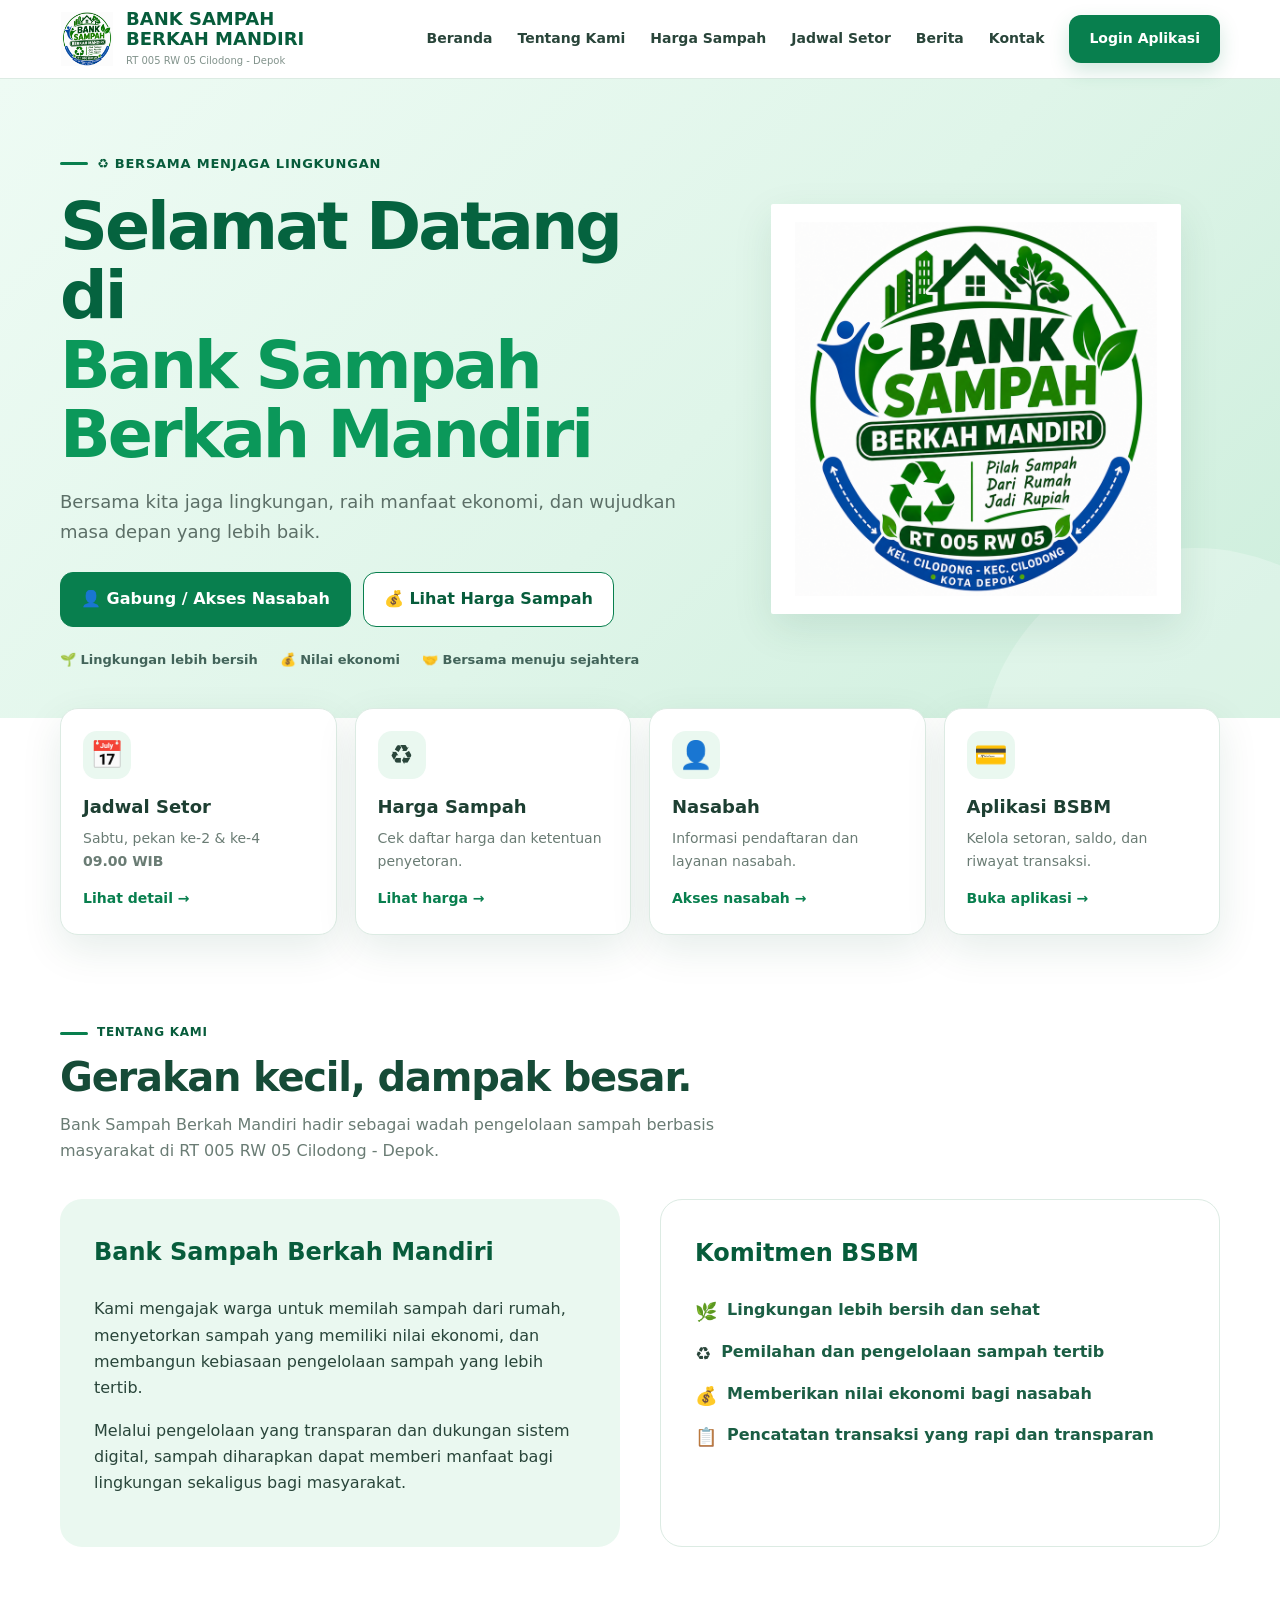
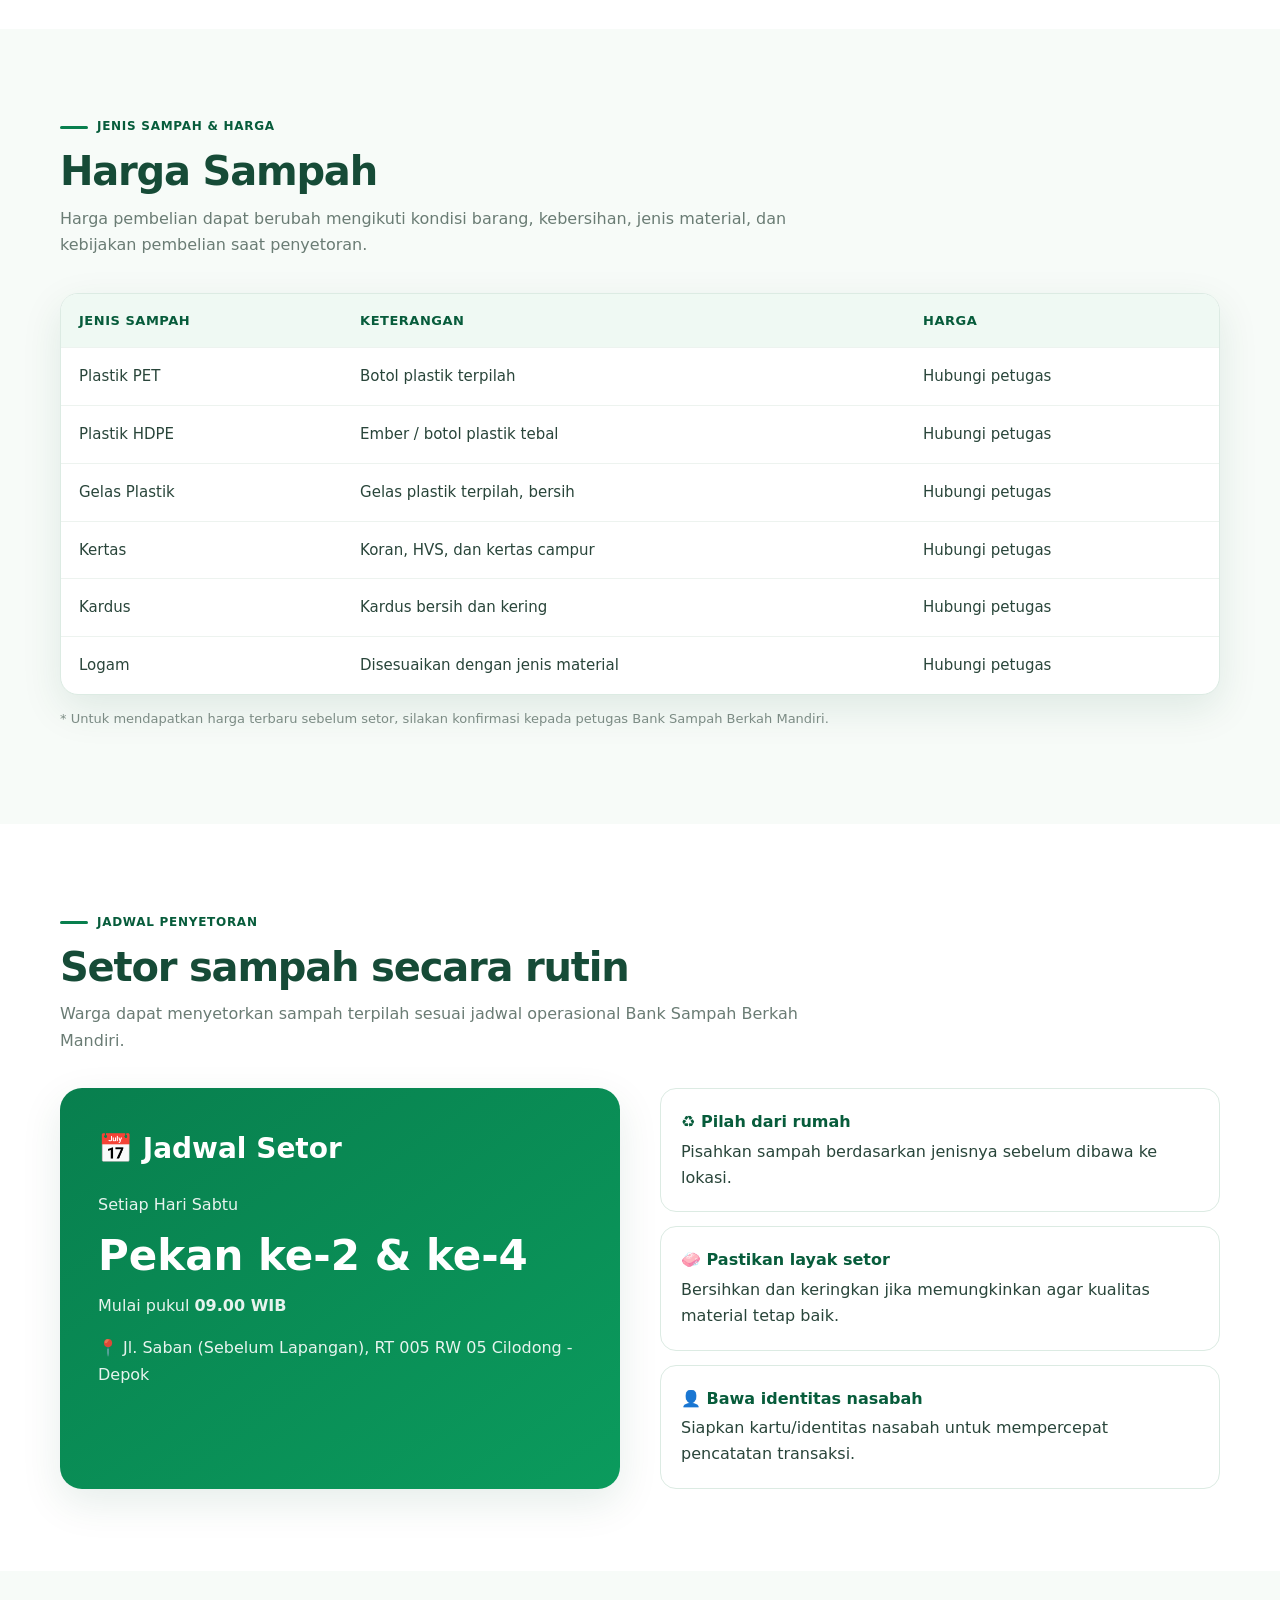
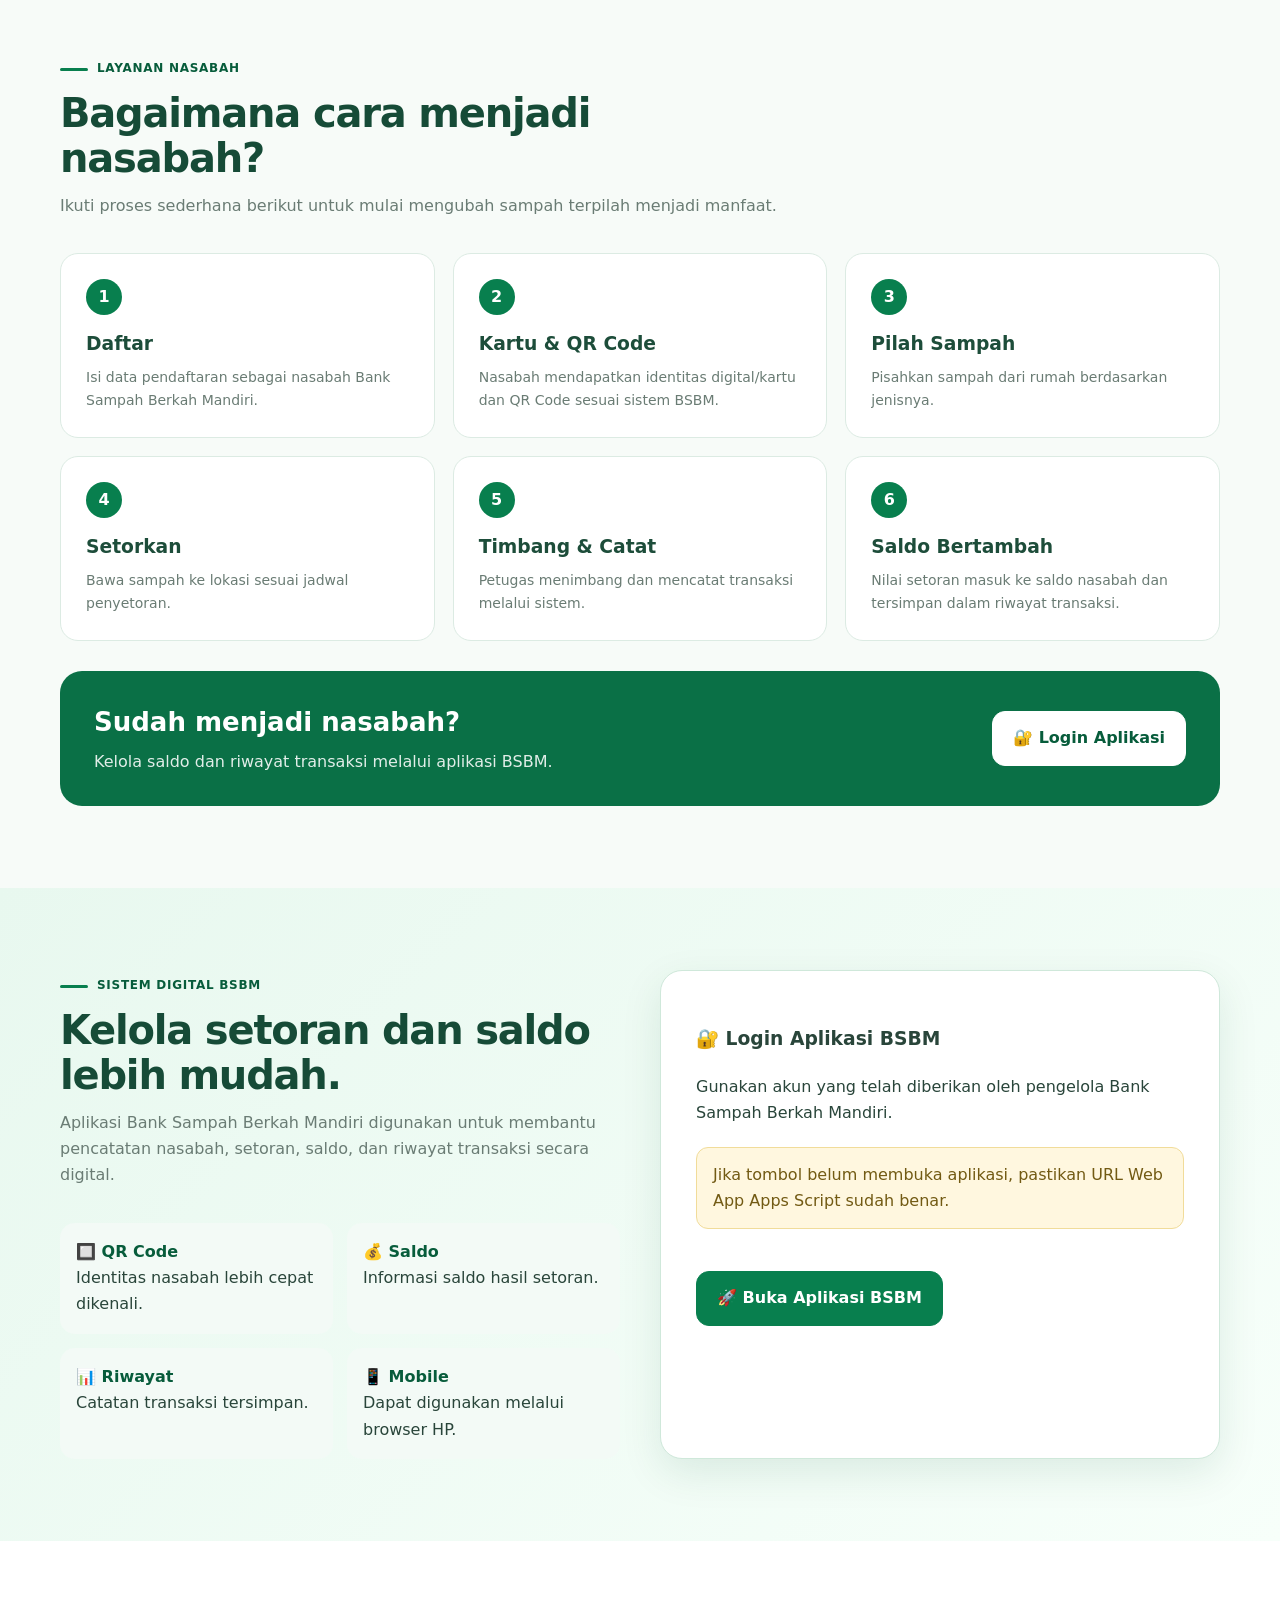
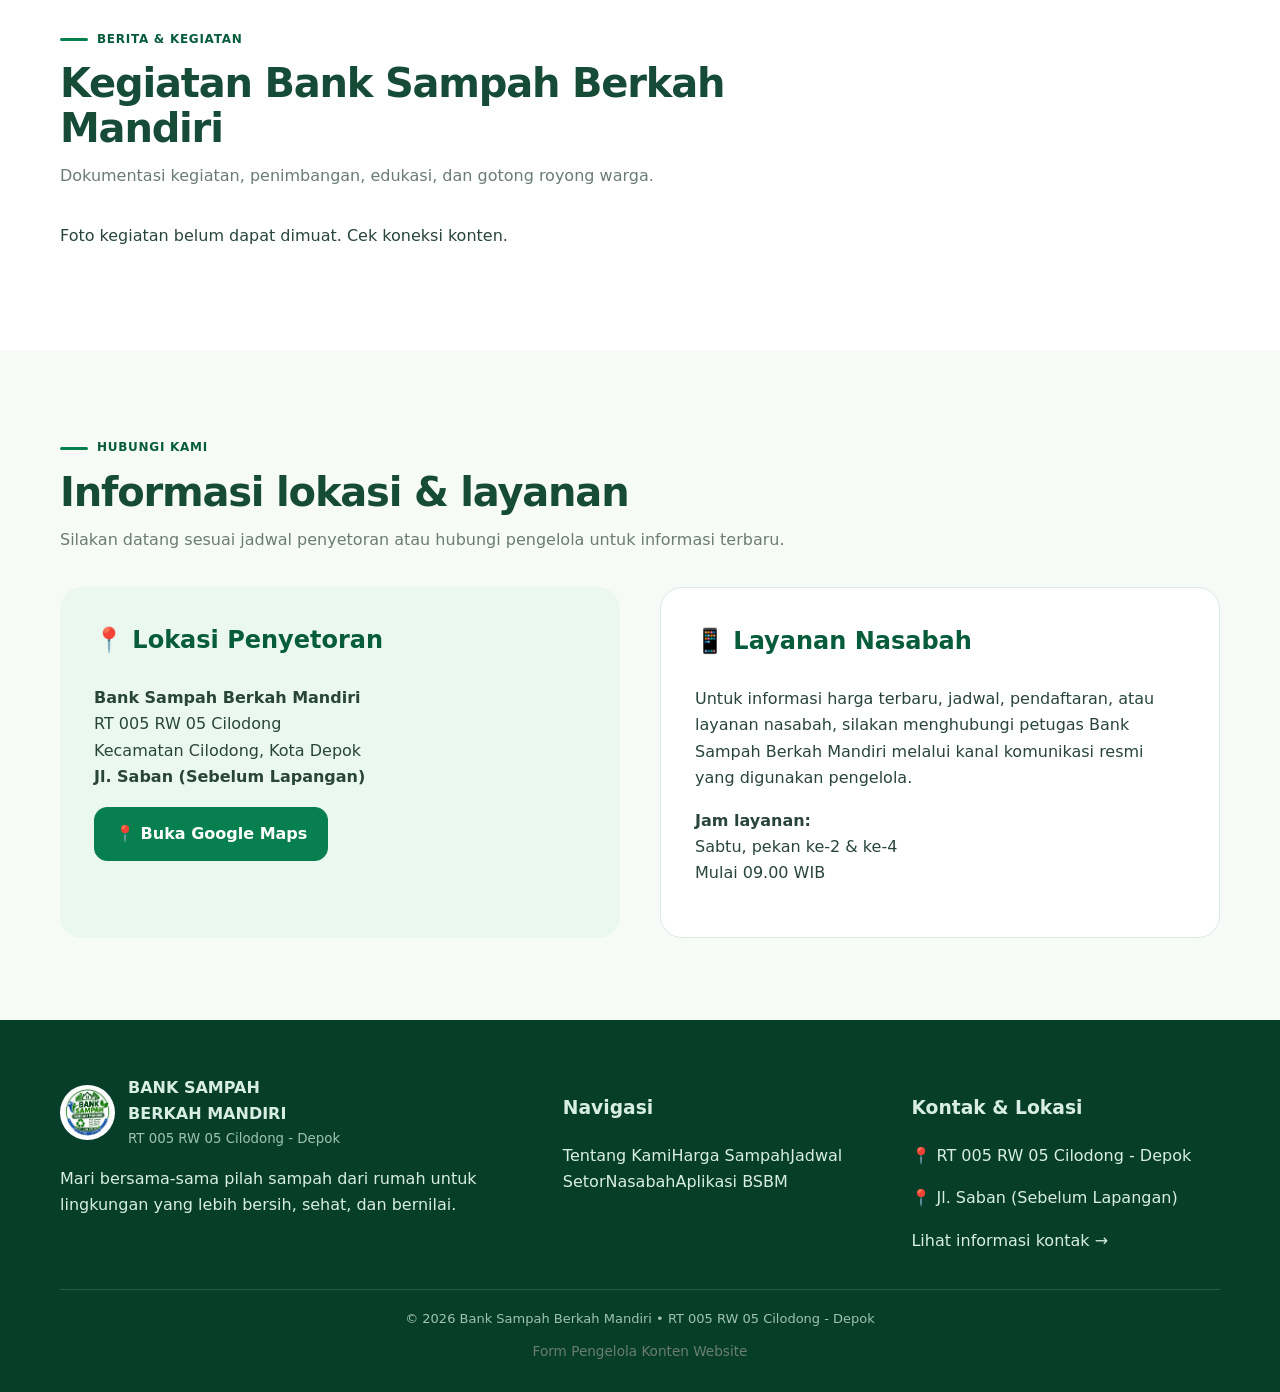
==== index.html @ 8152ca16 "Add files via upload" ====
<!doctype html>
<html lang="id">
<head>
<meta charset="utf-8">
<meta name="viewport" content="width=device-width, initial-scale=1">
<meta name="theme-color" content="#087f4e">
<meta name="description" content="Website resmi Bank Sampah Berkah Mandiri RT 005 RW 05 Cilodong - Depok. Informasi jadwal setor, harga sampah, nasabah, kegiatan, dan aplikasi digital.">
<meta property="og:title" content="Bank Sampah Berkah Mandiri | RT 005 RW 05 Cilodong">
<meta property="og:description" content="Pilah sampah dari rumah, jaga lingkungan, dan raih manfaat ekonomi.">
<meta property="og:type" content="website">
<title>Bank Sampah Berkah Mandiri | RT 005 RW 05 Cilodong</title>
<link rel="icon" href="assets/images/favicon.png">
<style>
:root{--green:#087f4e;--green2:#0b9b5d;--dark:#075c3b;--mint:#eaf8f0;--mint2:#d8f3e5;--text:#29453a;--muted:#6a7c74;--white:#fff;--line:#dcebe3;--shadow:0 14px 40px rgba(5,75,45,.10);--radius:22px}
*{box-sizing:border-box}html{scroll-behavior:smooth}body{margin:0;font-family:Inter,ui-sans-serif,system-ui,-apple-system,"Segoe UI",Roboto,Arial,sans-serif;color:var(--text);background:#fff;line-height:1.65}a{text-decoration:none;color:inherit}.wrap{width:min(1160px,calc(100% - 40px));margin:auto}
header{position:sticky;top:0;z-index:50;background:rgba(255,255,255,.96);backdrop-filter:blur(12px);border-bottom:1px solid var(--line)}
.nav{min-height:78px;display:flex;align-items:center;gap:28px}.brand{display:flex;align-items:center;gap:12px;margin-right:auto}.brand-logo{width:54px;height:54px;object-fit:contain}.brand-copy strong{display:block;color:var(--dark);font-size:18px;line-height:1.1}.brand-copy small{display:block;color:#82938c;font-size:10px;margin-top:4px}.navlinks{display:flex;align-items:center;gap:25px;font-size:14px;font-weight:750}.navlinks a:not(.login):hover{color:var(--green)}.login{background:var(--green);color:white;padding:12px 20px;border-radius:12px;box-shadow:0 8px 20px rgba(8,127,78,.18)}.login:hover{background:var(--dark)}.menu{display:none;border:0;background:transparent;font-size:28px;color:var(--dark);cursor:pointer}
.hero{position:relative;overflow:hidden;background:linear-gradient(135deg,#eefbf4 0%,#dff5e9 55%,#cdeedc 100%);padding:68px 0 48px}.hero:after{content:"";position:absolute;width:430px;height:430px;border-radius:50%;background:rgba(255,255,255,.26);right:-130px;bottom:-260px}.hero-grid{display:grid;grid-template-columns:1.12fr .88fr;align-items:center;gap:50px;position:relative;z-index:1}.eyebrow{display:inline-flex;align-items:center;gap:9px;color:var(--dark);font-weight:850;letter-spacing:.06em;font-size:13px;text-transform:uppercase}.eyebrow:before{content:"";width:28px;height:3px;background:var(--green);border-radius:3px}.hero h1{font-size:clamp(42px,5.2vw,70px);line-height:1.04;letter-spacing:-.045em;margin:18px 0;color:#05633f}.hero h1 span{color:#0b985a}.hero p.lead{font-size:18px;color:#5c6f67;max-width:680px;margin:0 0 26px}.actions{display:flex;gap:12px;flex-wrap:wrap}.btn{display:inline-flex;align-items:center;justify-content:center;gap:8px;border:1px solid var(--green);padding:13px 20px;border-radius:13px;font-weight:800;transition:.2s}.btn.primary{background:var(--green);color:#fff}.btn.primary:hover{background:var(--dark);transform:translateY(-1px)}.btn.light{background:#fff;color:var(--dark)}.btn.light:hover{background:#f6fffa}.pill-row{display:flex;gap:22px;flex-wrap:wrap;margin-top:22px;font-size:13px;font-weight:700;color:#42645a}.hero-logo{background:#fff;padding:18px;width:min(410px,100%);margin:auto;box-shadow:var(--shadow);border-radius:2px}.hero-logo img{width:100%;display:block;aspect-ratio:1/1;object-fit:contain}
.cards{display:grid;grid-template-columns:repeat(4,1fr);gap:18px;margin-top:-10px;position:relative;z-index:4}.card{background:#fff;border:1px solid var(--line);border-radius:18px;padding:22px;box-shadow:var(--shadow)}.icon{font-size:27px;width:48px;height:48px;display:grid;place-items:center;border-radius:14px;background:var(--mint);margin-bottom:13px}.card h3{margin:0 0 5px;color:#1d3f32;font-size:18px}.card p{margin:0 0 12px;color:var(--muted);font-size:14px}.card a{font-weight:800;color:var(--green);font-size:14px}
section{padding:82px 0;scroll-margin-top:78px}.section-head{max-width:740px;margin-bottom:34px}.section-head .eyebrow{font-size:12px}.section-head h2{font-size:40px;line-height:1.12;letter-spacing:-.03em;margin:12px 0;color:#164b37}.section-head p{color:var(--muted);margin:0}.about-grid,.schedule-grid,.contact-grid,.app-grid{display:grid;grid-template-columns:1fr 1fr;gap:40px;align-items:stretch}.about-box{background:var(--mint);border-radius:var(--radius);padding:34px}.about-box h3{font-size:24px;margin-top:0;color:var(--dark)}.checks{display:grid;gap:12px;margin-top:24px}.check{display:flex;gap:10px;align-items:flex-start}.check b{color:#1b5e44}.check span:first-child{font-size:18px}
.alt{background:#f7fbf8}.table-wrap{overflow:auto;border:1px solid var(--line);border-radius:18px;background:#fff;box-shadow:var(--shadow)}table{width:100%;border-collapse:collapse;min-width:650px}th,td{text-align:left;padding:16px 18px;border-bottom:1px solid #edf3ef}th{background:#eff9f3;color:var(--dark);font-size:13px;text-transform:uppercase;letter-spacing:.04em}td{font-size:15px}tr:last-child td{border-bottom:0}.price-note{margin-top:13px;color:#7b8b84;font-size:13px}
.schedule-card{background:linear-gradient(145deg,#087f4e,#0b9b5d);color:#fff;border-radius:var(--radius);padding:38px;box-shadow:var(--shadow)}.schedule-card h3{font-size:28px;margin:0 0 20px}.big-time{font-size:42px;font-weight:900;line-height:1;margin:8px 0 4px}.schedule-card p{opacity:.9}.info-list{display:grid;gap:14px}.info-item{padding:20px;border:1px solid var(--line);border-radius:16px;background:#fff}.info-item strong{display:block;color:var(--dark);margin-bottom:3px}.steps{display:grid;grid-template-columns:repeat(3,1fr);gap:18px;margin-top:30px}.step{padding:25px;border:1px solid var(--line);border-radius:18px;background:#fff}.num{width:36px;height:36px;border-radius:50%;background:var(--green);color:#fff;display:grid;place-items:center;font-weight:900;margin-bottom:14px}.step h3{margin:0 0 6px;color:#1d4d3a}.step p{margin:0;color:var(--muted);font-size:14px}
.app{background:linear-gradient(135deg,#e8f8ef,#f7fffa)}.app-card{border:1px solid #cfe8da;background:#fff;border-radius:var(--radius);padding:35px;box-shadow:var(--shadow)}.feature-grid{display:grid;grid-template-columns:repeat(2,1fr);gap:14px;margin-top:22px}.feature{padding:16px;border-radius:15px;background:#f3faf6}.feature strong{display:block;color:var(--dark)}.notice{padding:14px 16px;border-radius:12px;background:#fff7df;color:#725a13;border:1px solid #f1dc9a;margin:20px 0}.app-btn{margin-top:22px}
.news-grid{display:grid;grid-template-columns:repeat(3,1fr);gap:20px}.news{border:1px solid var(--line);border-radius:18px;overflow:hidden;background:#fff;box-shadow:var(--shadow)}.news-cover{height:150px;background:linear-gradient(135deg,#dff6e9,#aee2c7);display:grid;place-items:center;font-size:52px}.news-body{padding:22px}.news-body .tag{font-size:11px;color:var(--green);font-weight:900;text-transform:uppercase}.news-body h3{margin:8px 0;font-size:20px;color:#194a37}.news-body p{color:var(--muted);font-size:14px;margin:0}
.cta{margin-top:30px;background:#0a7046;color:#fff;border-radius:var(--radius);padding:30px 34px;display:flex;align-items:center;justify-content:space-between;gap:25px}.cta h3{margin:0;font-size:26px}.cta p{margin:5px 0 0;opacity:.88}.cta .btn{border-color:#fff;background:#fff;color:var(--dark)}
footer{background:#073e2a;color:#d8eee4;padding:55px 0 20px}.footer-grid{display:grid;grid-template-columns:1.5fr 1fr 1fr;gap:40px}.footer-logo{display:flex;gap:13px;align-items:center}.footer-logo img{width:55px;height:55px;background:#fff;border-radius:50%;padding:4px}.footer h3{color:#fff;margin-top:0}.footer a{display:block;margin:7px 0;color:#d8eee4}.copy{border-top:1px solid rgba(255,255,255,.13);margin-top:35px;padding-top:18px;text-align:center;font-size:13px;color:#9ec2b3}
@media(max-width:950px){.navlinks{gap:14px}.hero-grid{grid-template-columns:1fr}.hero-logo{max-width:330px}.cards{grid-template-columns:repeat(2,1fr)}.about-grid,.schedule-grid,.contact-grid,.app-grid{grid-template-columns:1fr}.news-grid{grid-template-columns:1fr 1fr}.steps{grid-template-columns:1fr 1fr}.footer-grid{grid-template-columns:1fr 1fr}}
@media(max-width:720px){.wrap{width:min(100% - 28px,1160px)}.nav{min-height:68px}.brand-copy strong{font-size:15px}.brand-copy small{font-size:9px}.menu{display:block}.navlinks{display:none;position:absolute;top:68px;left:0;right:0;background:#fff;border-bottom:1px solid var(--line);padding:18px 20px;flex-direction:column;align-items:stretch;box-shadow:0 15px 25px rgba(0,0,0,.08)}.navlinks.open{display:flex}.navlinks a{padding:10px 8px}.login{text-align:center}.hero{padding:50px 0 38px}.hero h1{font-size:44px}.hero p.lead{font-size:16px}.hero-logo{max-width:280px}.cards{grid-template-columns:1fr;margin-top:0;padding-top:15px}.section-head h2{font-size:33px}section{padding:65px 0}.news-grid,.steps,.feature-grid{grid-template-columns:1fr}.cta{align-items:flex-start;flex-direction:column}.footer-grid{grid-template-columns:1fr}.schedule-card{padding:28px}.big-time{font-size:36px}}

.activity-card{background:#fff;border:1px solid var(--line);border-radius:18px;overflow:hidden;box-shadow:var(--shadow)}
.activity-card img{display:block;width:100%;height:230px;object-fit:cover;background:var(--mint)}
.activity-card .activity-body{padding:18px}
.activity-card h3{margin:0 0 7px;color:var(--dark);font-size:1.12rem}
.activity-meta{font-size:.84rem;color:var(--muted);margin-bottom:8px}
.activity-card p{margin:0;white-space:pre-line}
.activity-card .activity-category{display:inline-block;background:var(--mint);color:var(--dark);padding:4px 9px;border-radius:20px;font-size:.78rem;font-weight:700;margin-bottom:8px}
</style>
</head>
<body>
<header>
  <div class="wrap nav">
    <a class="brand" href="#beranda" aria-label="Bank Sampah Berkah Mandiri">
      <img class="brand-logo" src="[data-uri]" alt="Logo Bank Sampah Berkah Mandiri">
      <span class="brand-copy"><strong>BANK SAMPAH<br>BERKAH MANDIRI</strong><small>RT 005 RW 05 Cilodong - Depok</small></span>
    </a>
    <button class="menu" id="menu" aria-label="Buka menu">☰</button>
    <nav class="navlinks" id="nav">
      <a href="#beranda">Beranda</a><a href="#tentang">Tentang Kami</a><a href="#harga">Harga Sampah</a>
      <a href="#jadwal">Jadwal Setor</a><a href="#berita">Berita</a><a href="#kontak">Kontak</a>
      <a class="login" id="loginTop" href="#aplikasi">Login Aplikasi</a>
    </nav>
  </div>
</header>

<main>
<section id="beranda" class="hero">
  <div class="wrap hero-grid">
    <div>
      <div class="eyebrow">♻️ Bersama Menjaga Lingkungan</div>
      <h1>Selamat Datang di<br><span>Bank Sampah Berkah Mandiri</span></h1>
      <p class="lead">Bersama kita jaga lingkungan, raih manfaat ekonomi, dan wujudkan masa depan yang lebih baik.</p>
      <div class="actions"><a class="btn primary" href="#nasabah">👤 Gabung / Akses Nasabah</a><a class="btn light" href="#harga">💰 Lihat Harga Sampah</a></div>
      <div class="pill-row"><span>🌱 Lingkungan lebih bersih</span><span>💰 Nilai ekonomi</span><span>🤝 Bersama menuju sejahtera</span></div>
    </div>
    <div class="hero-logo"><img src="[data-uri]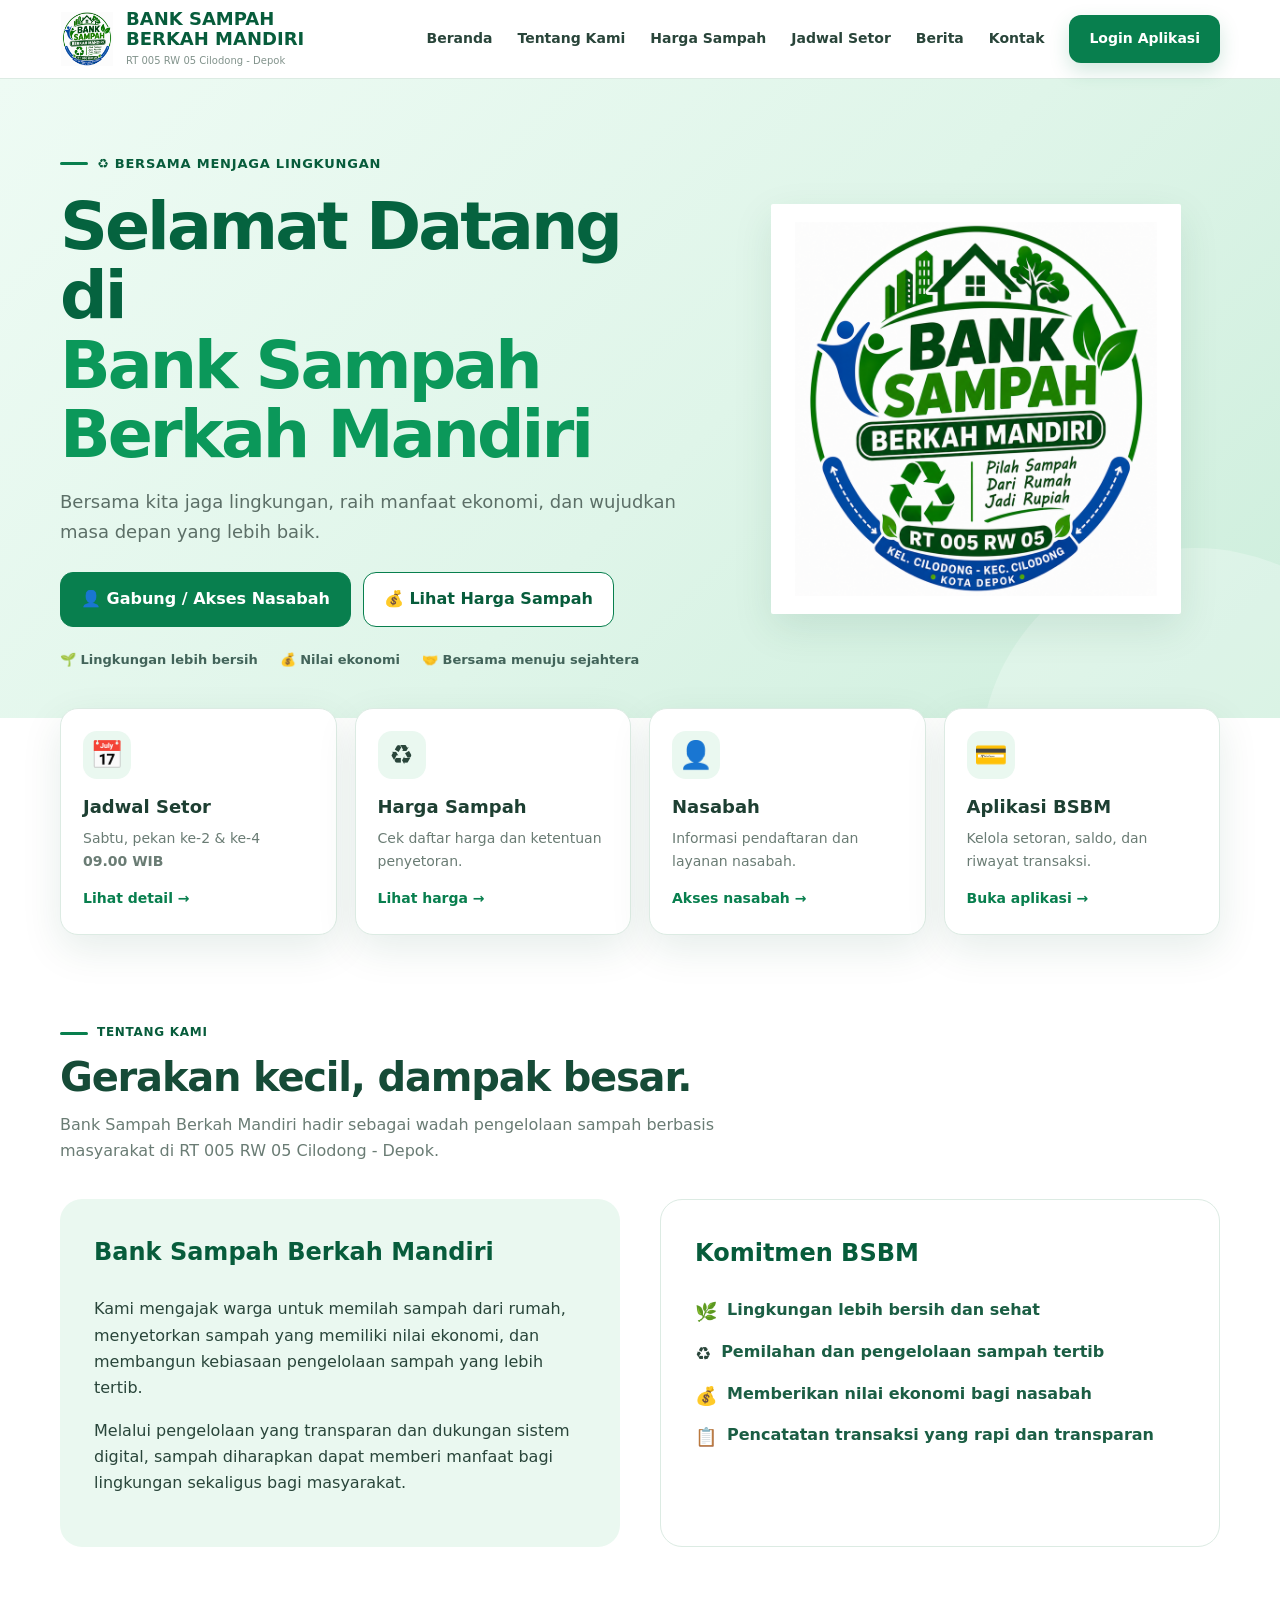
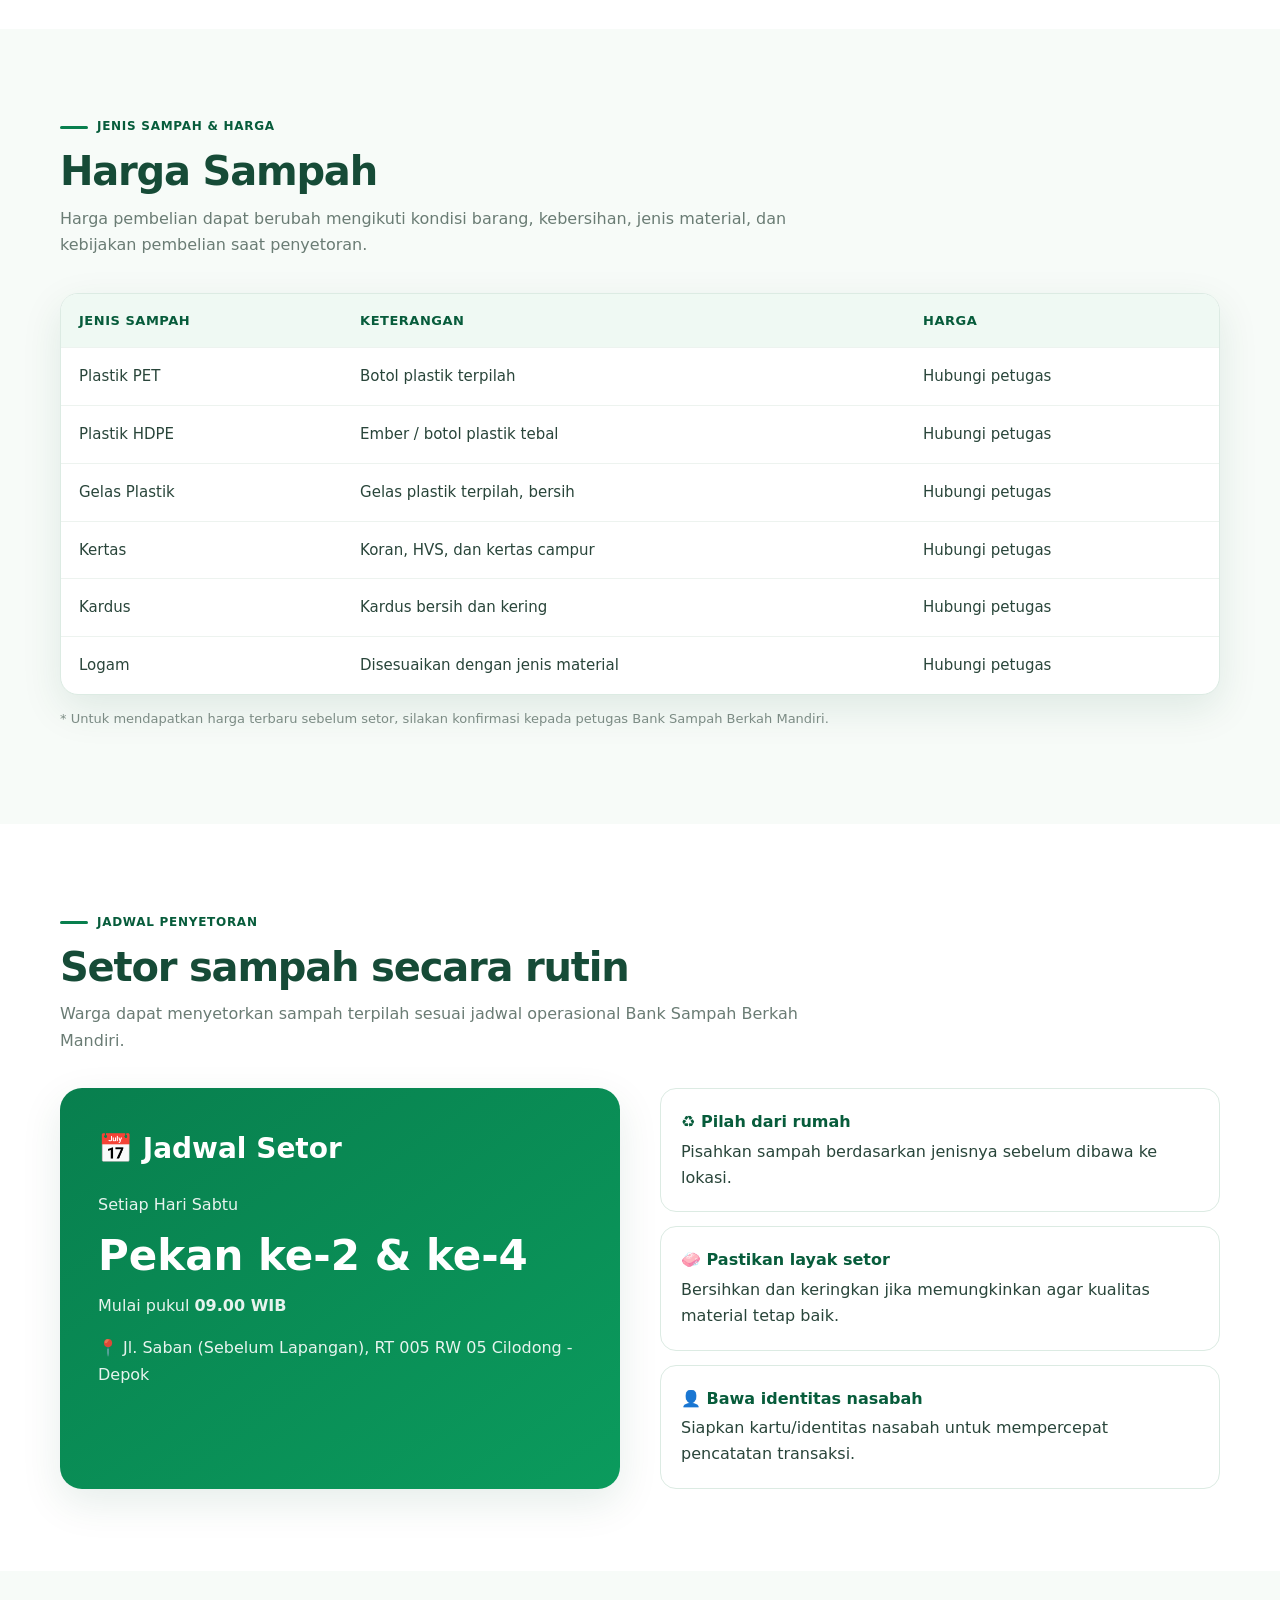
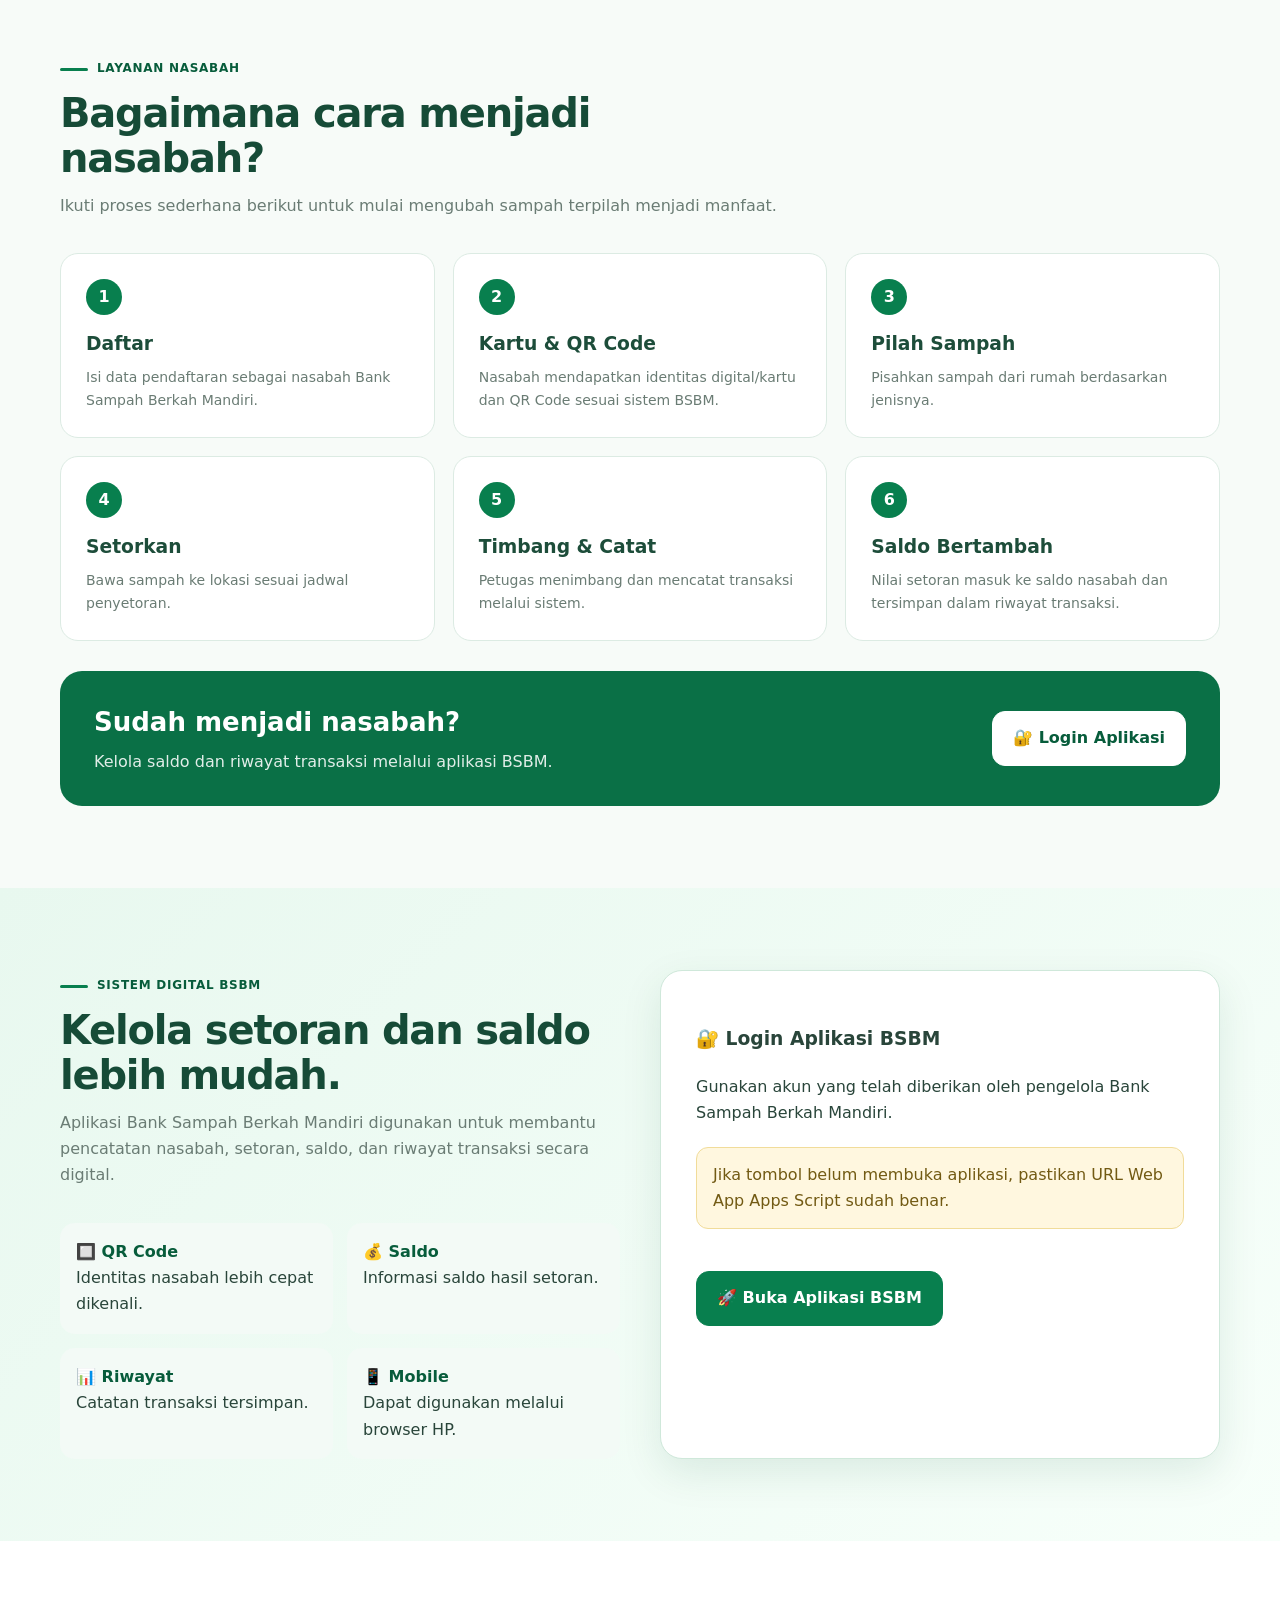
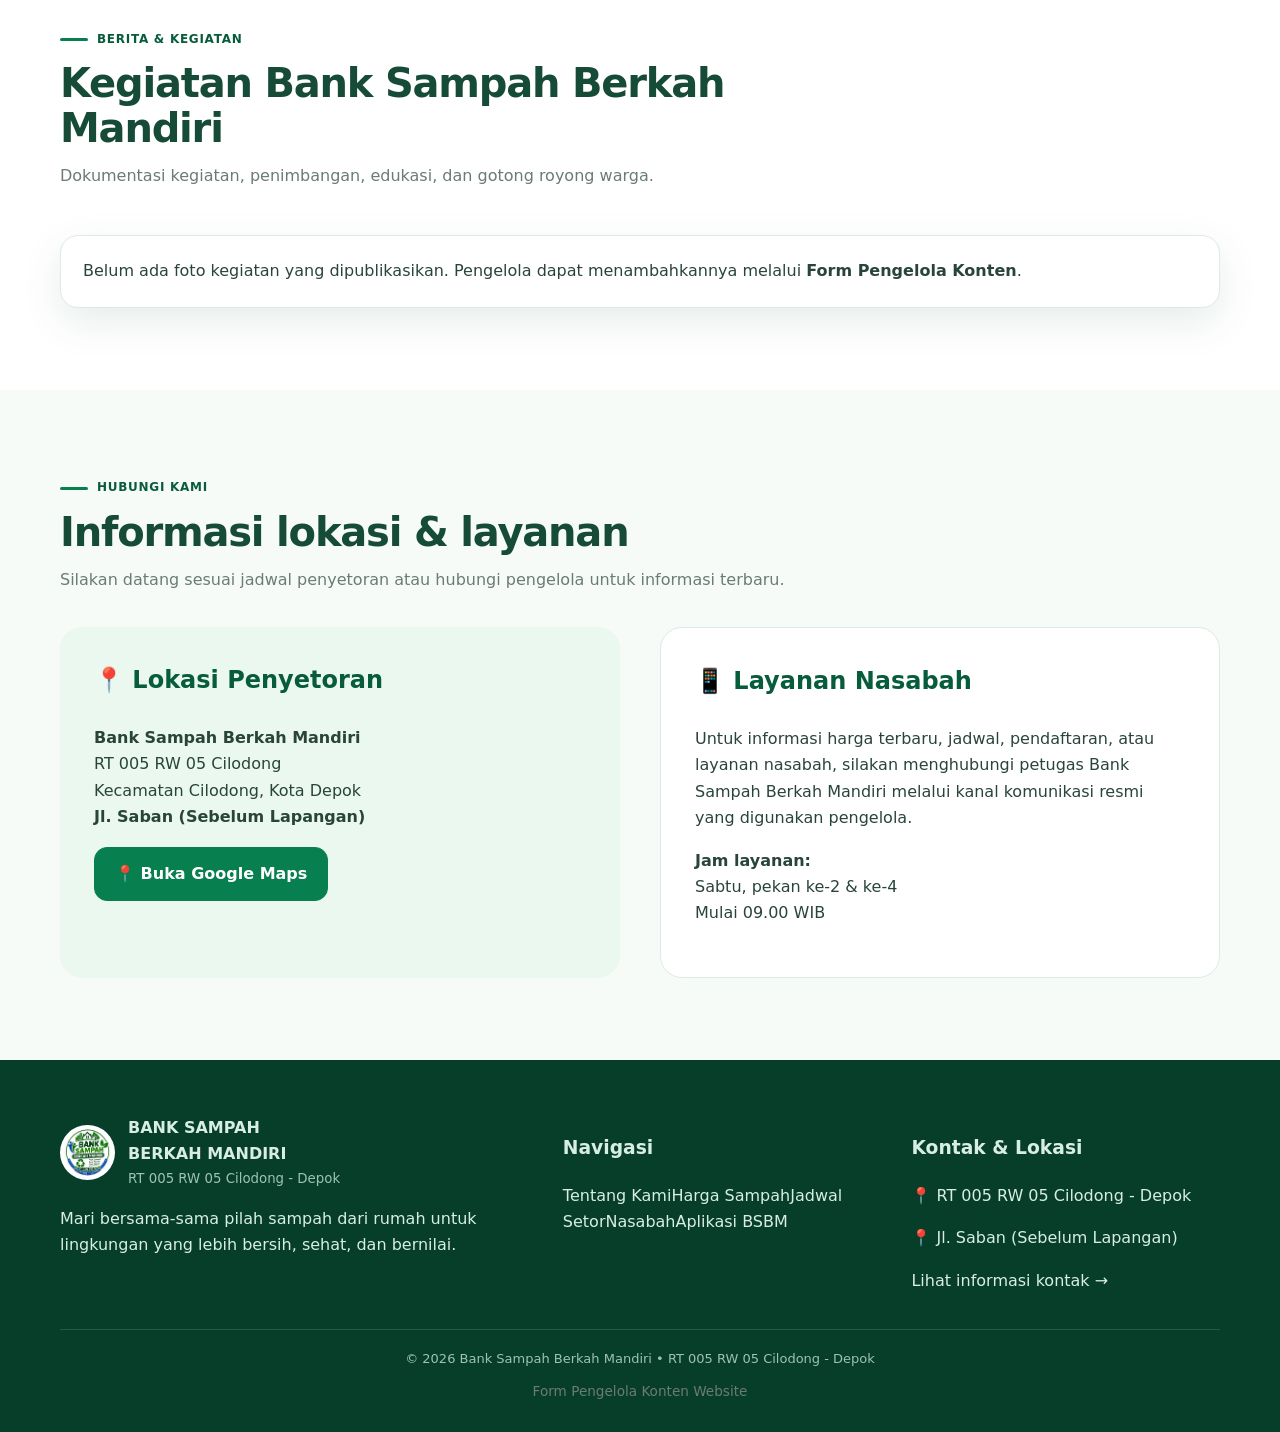
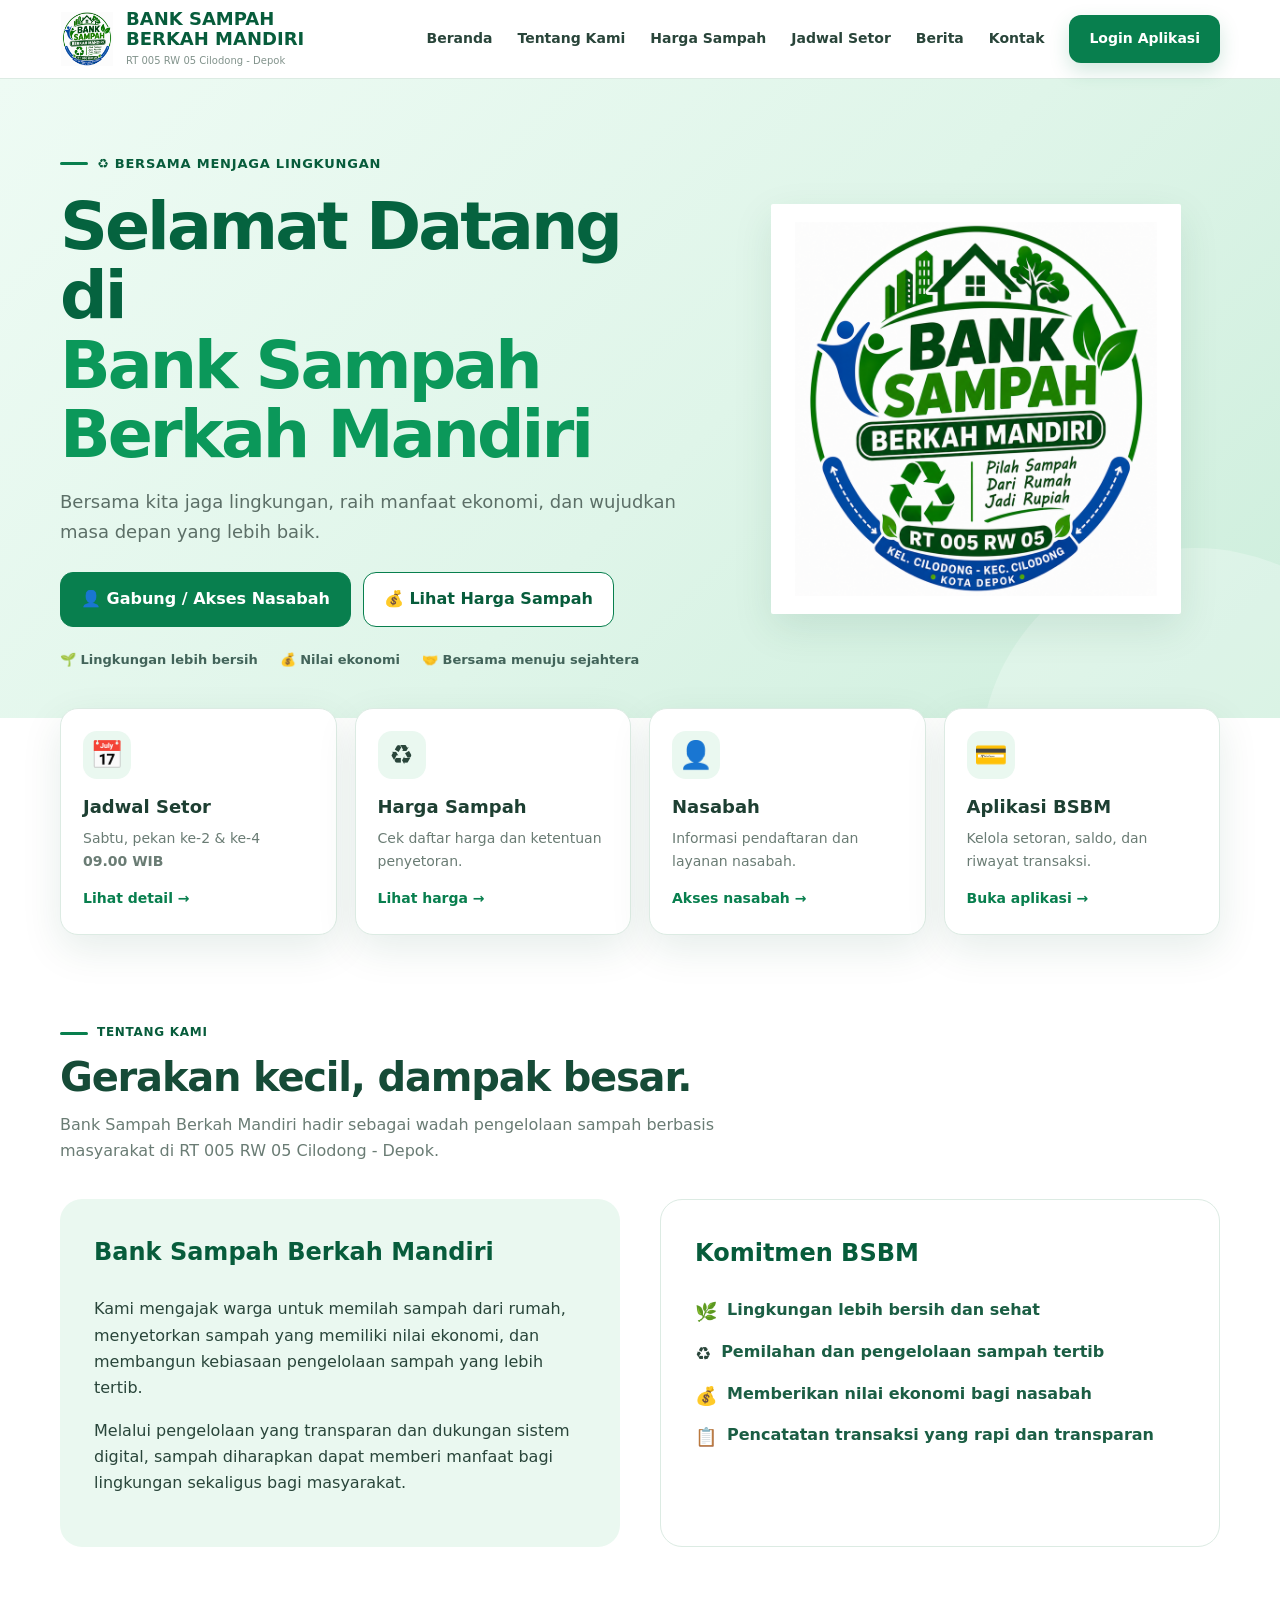
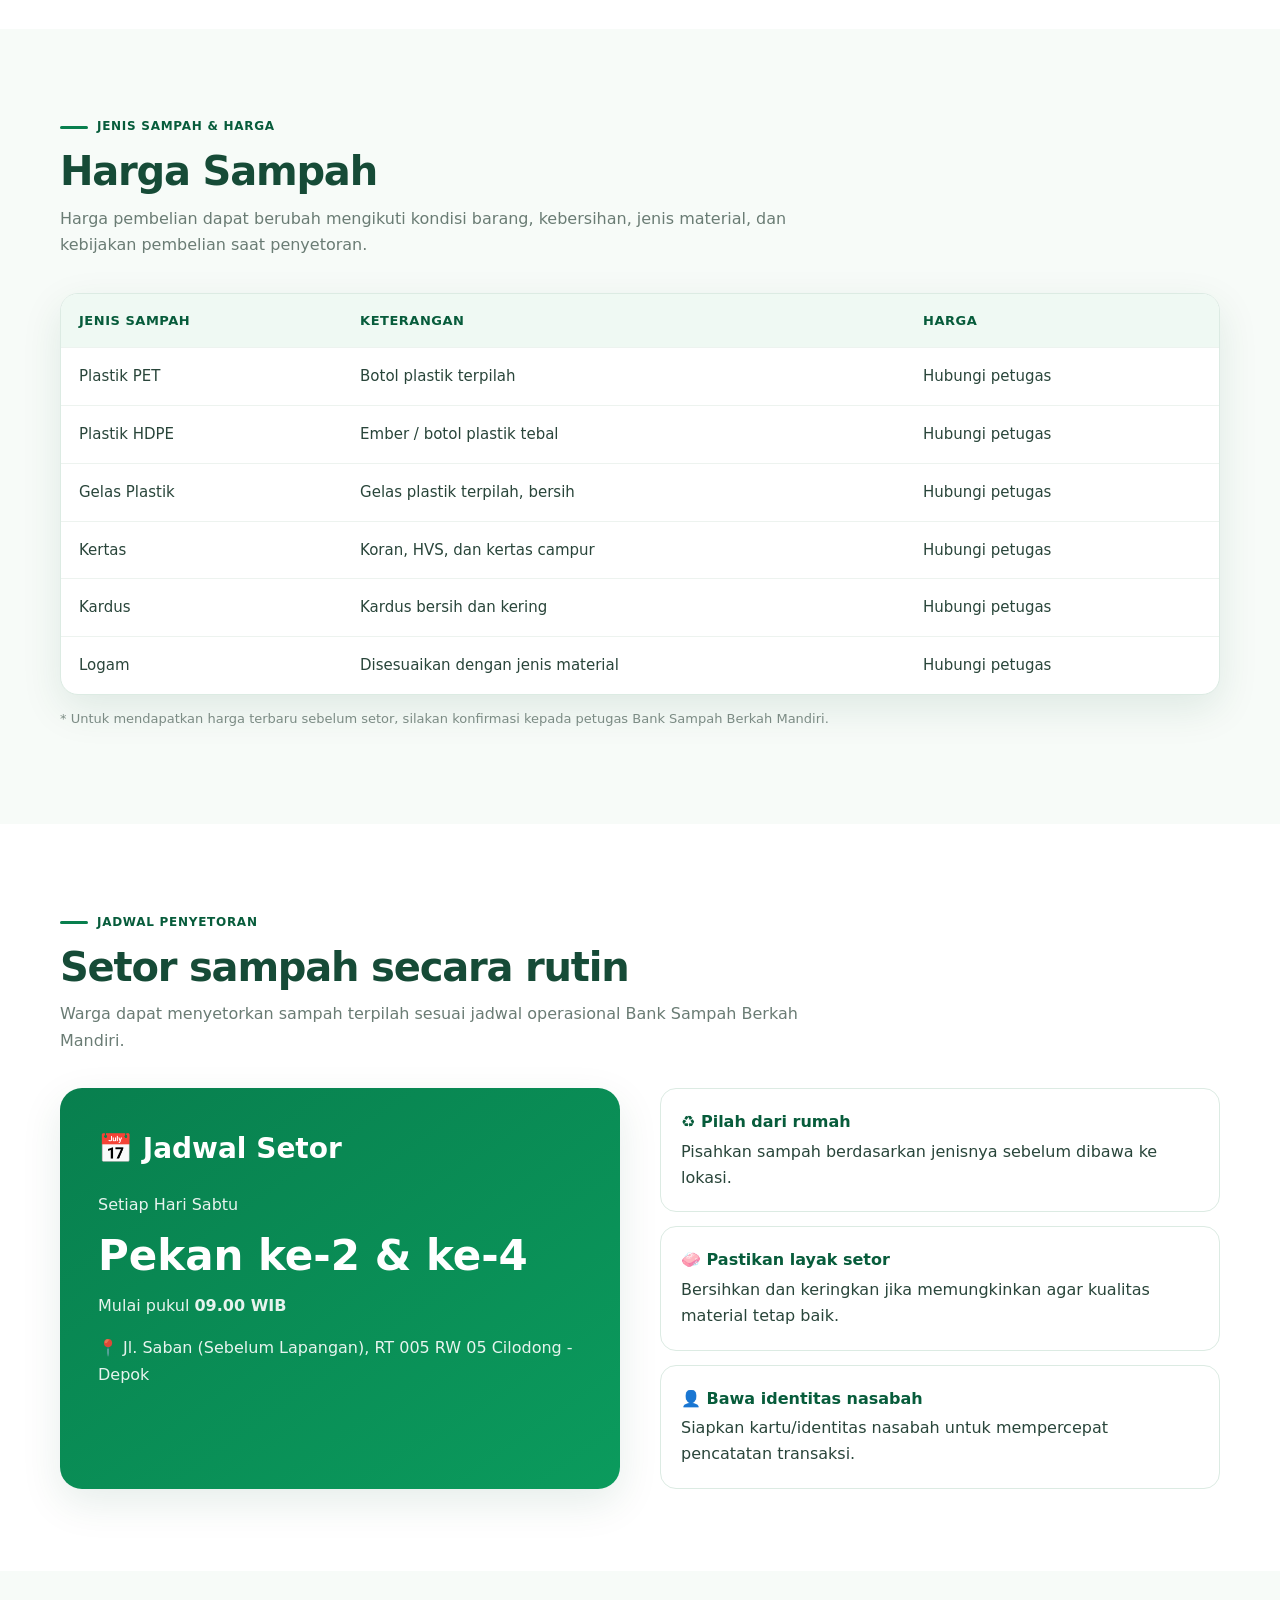
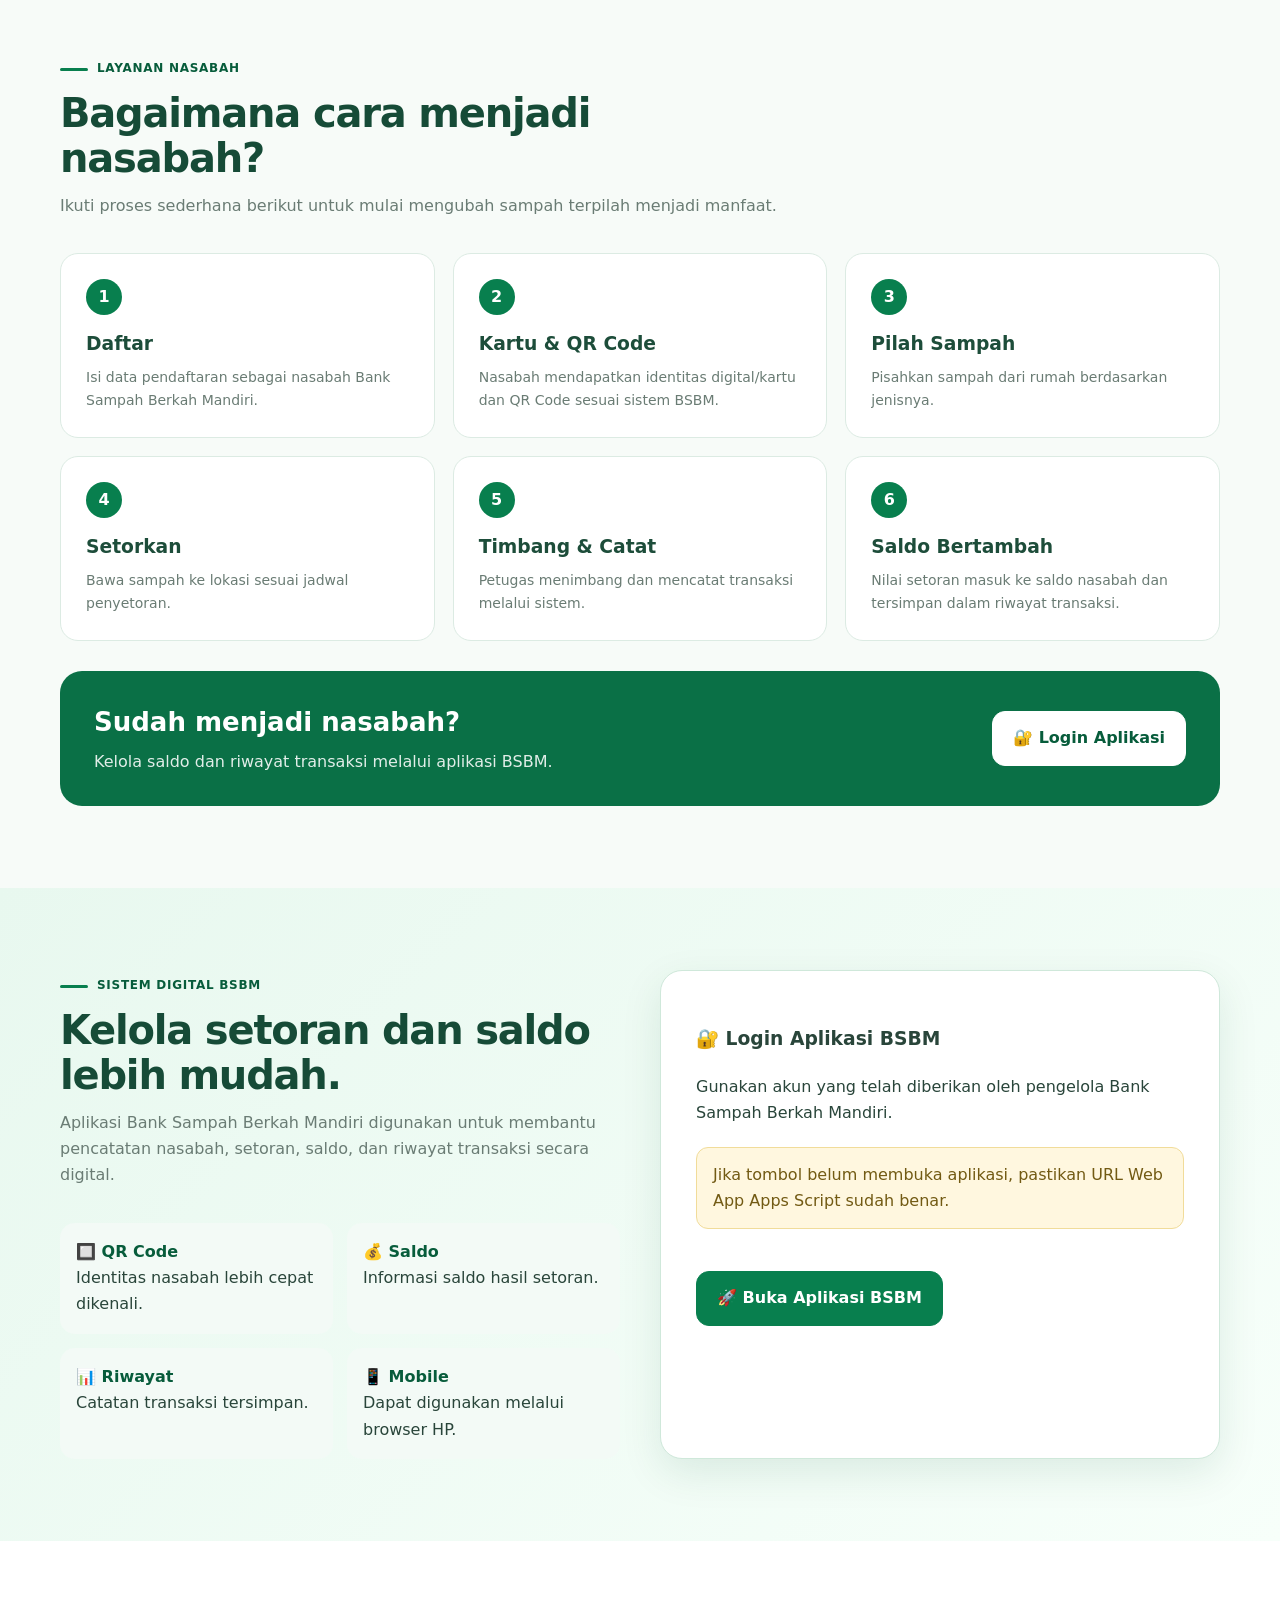
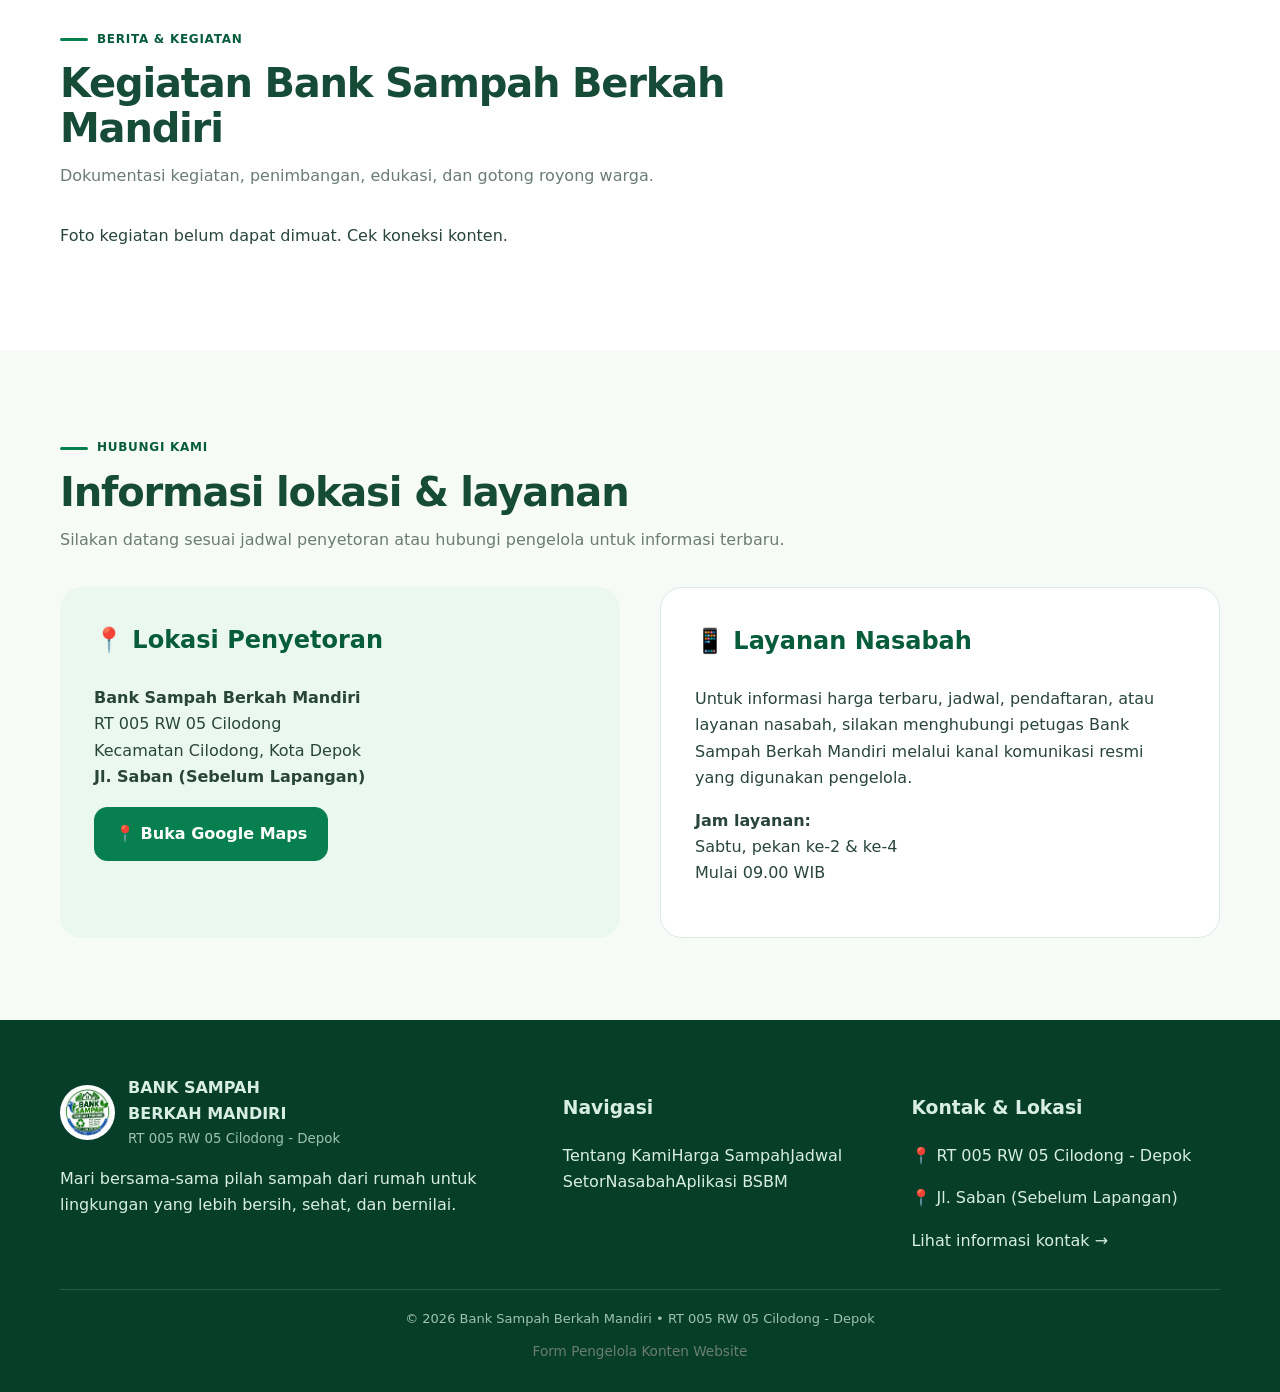
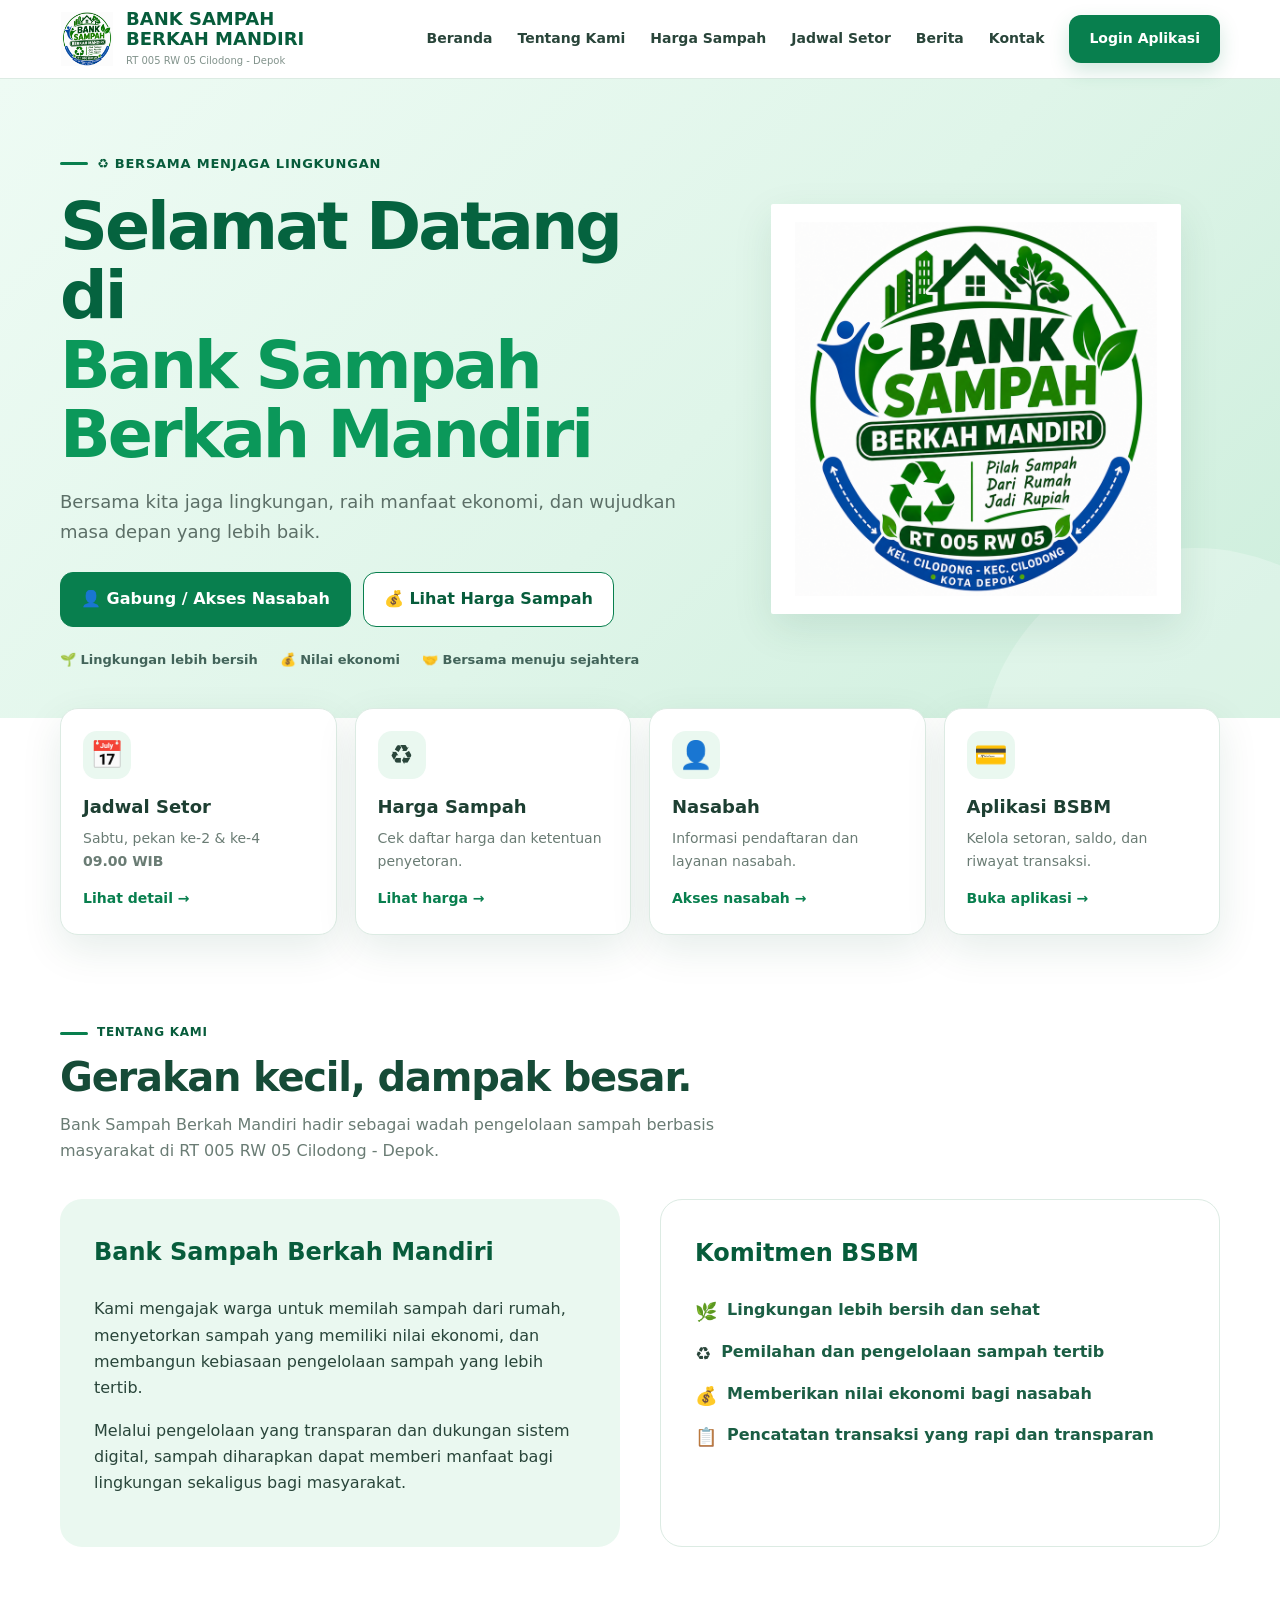
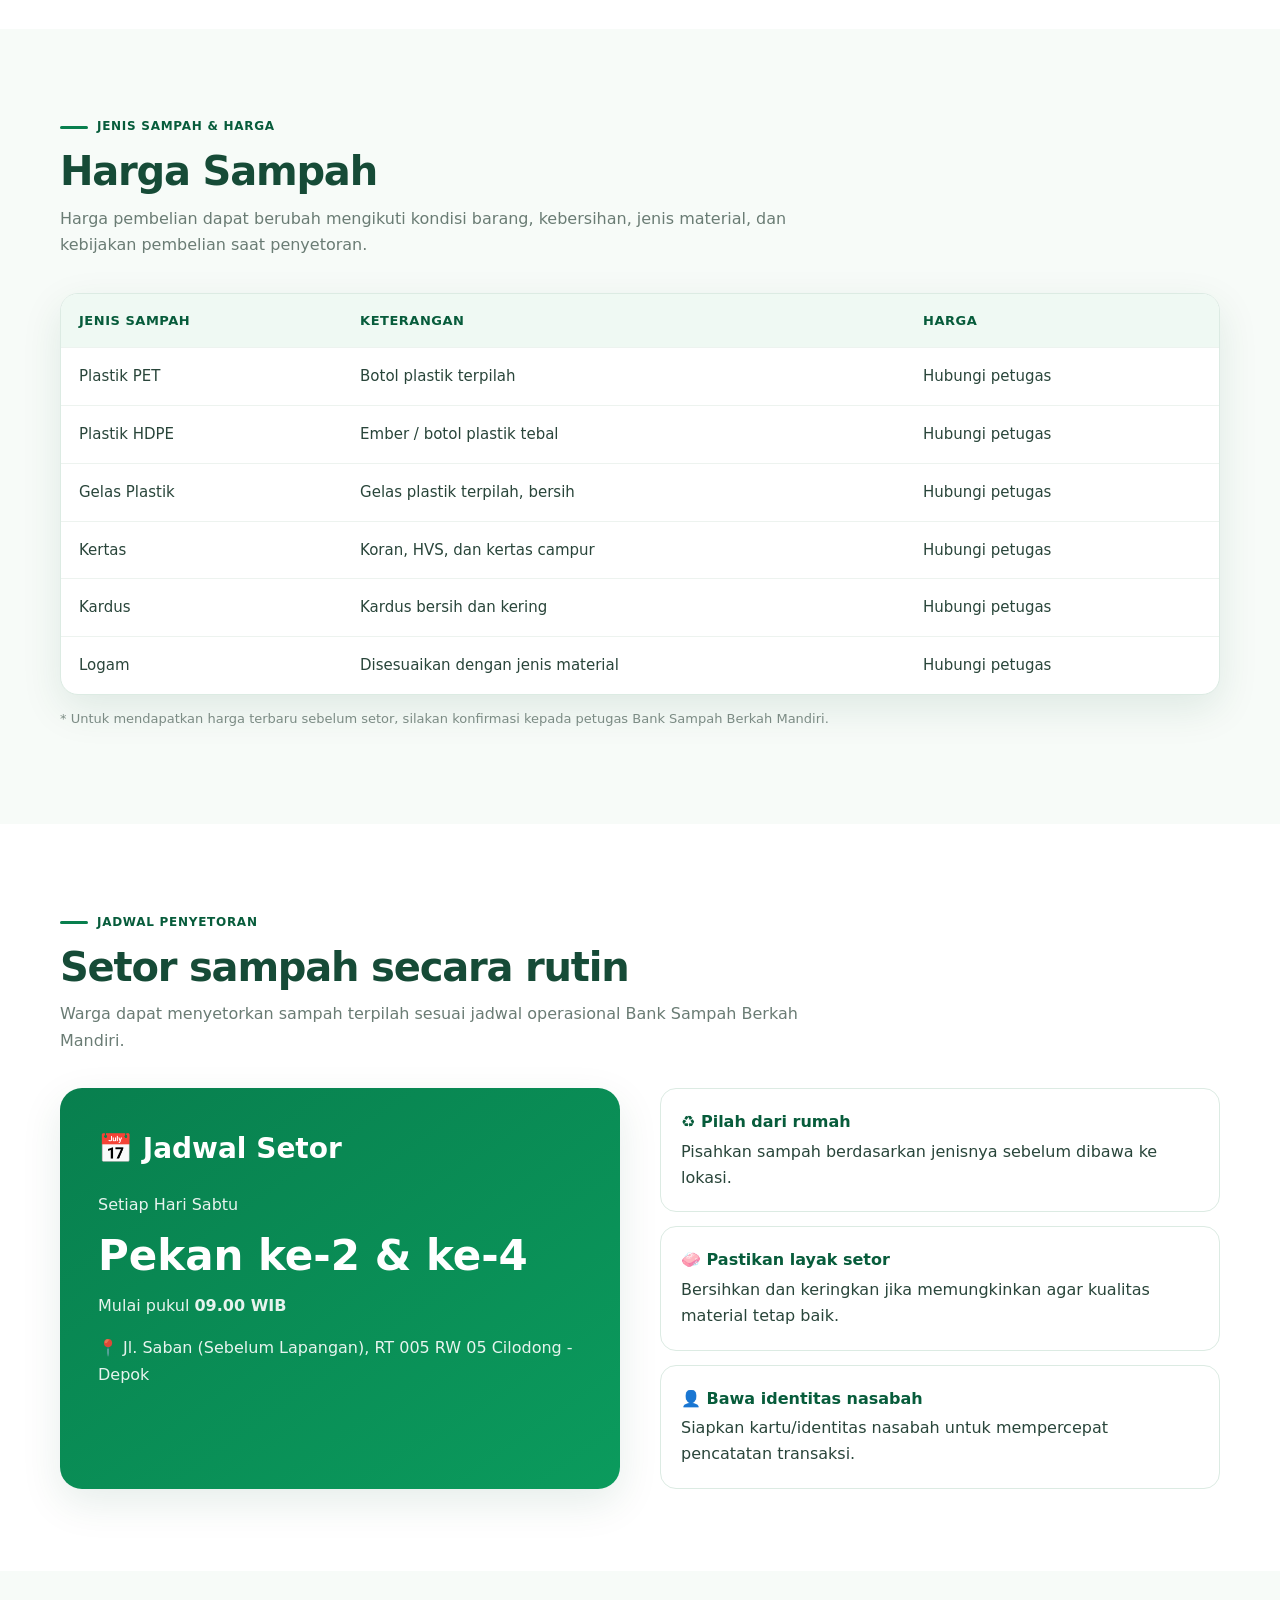
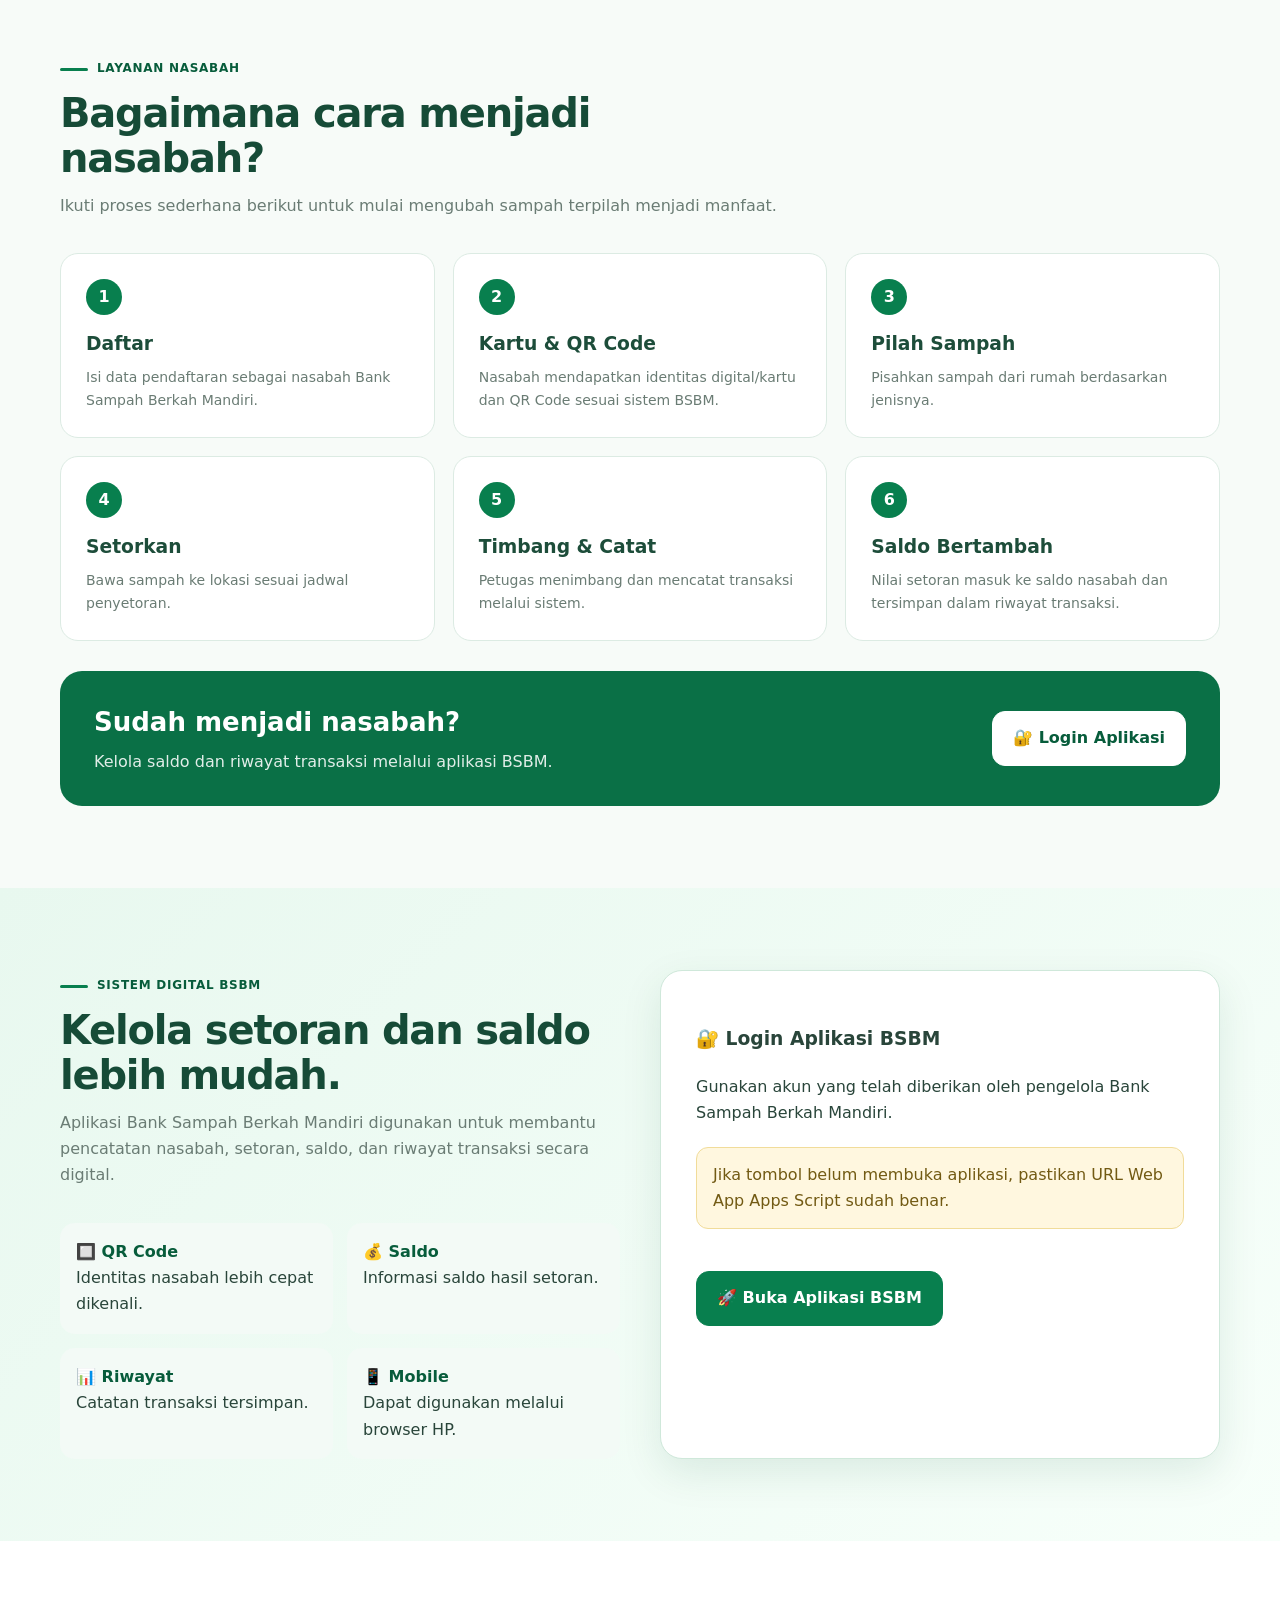
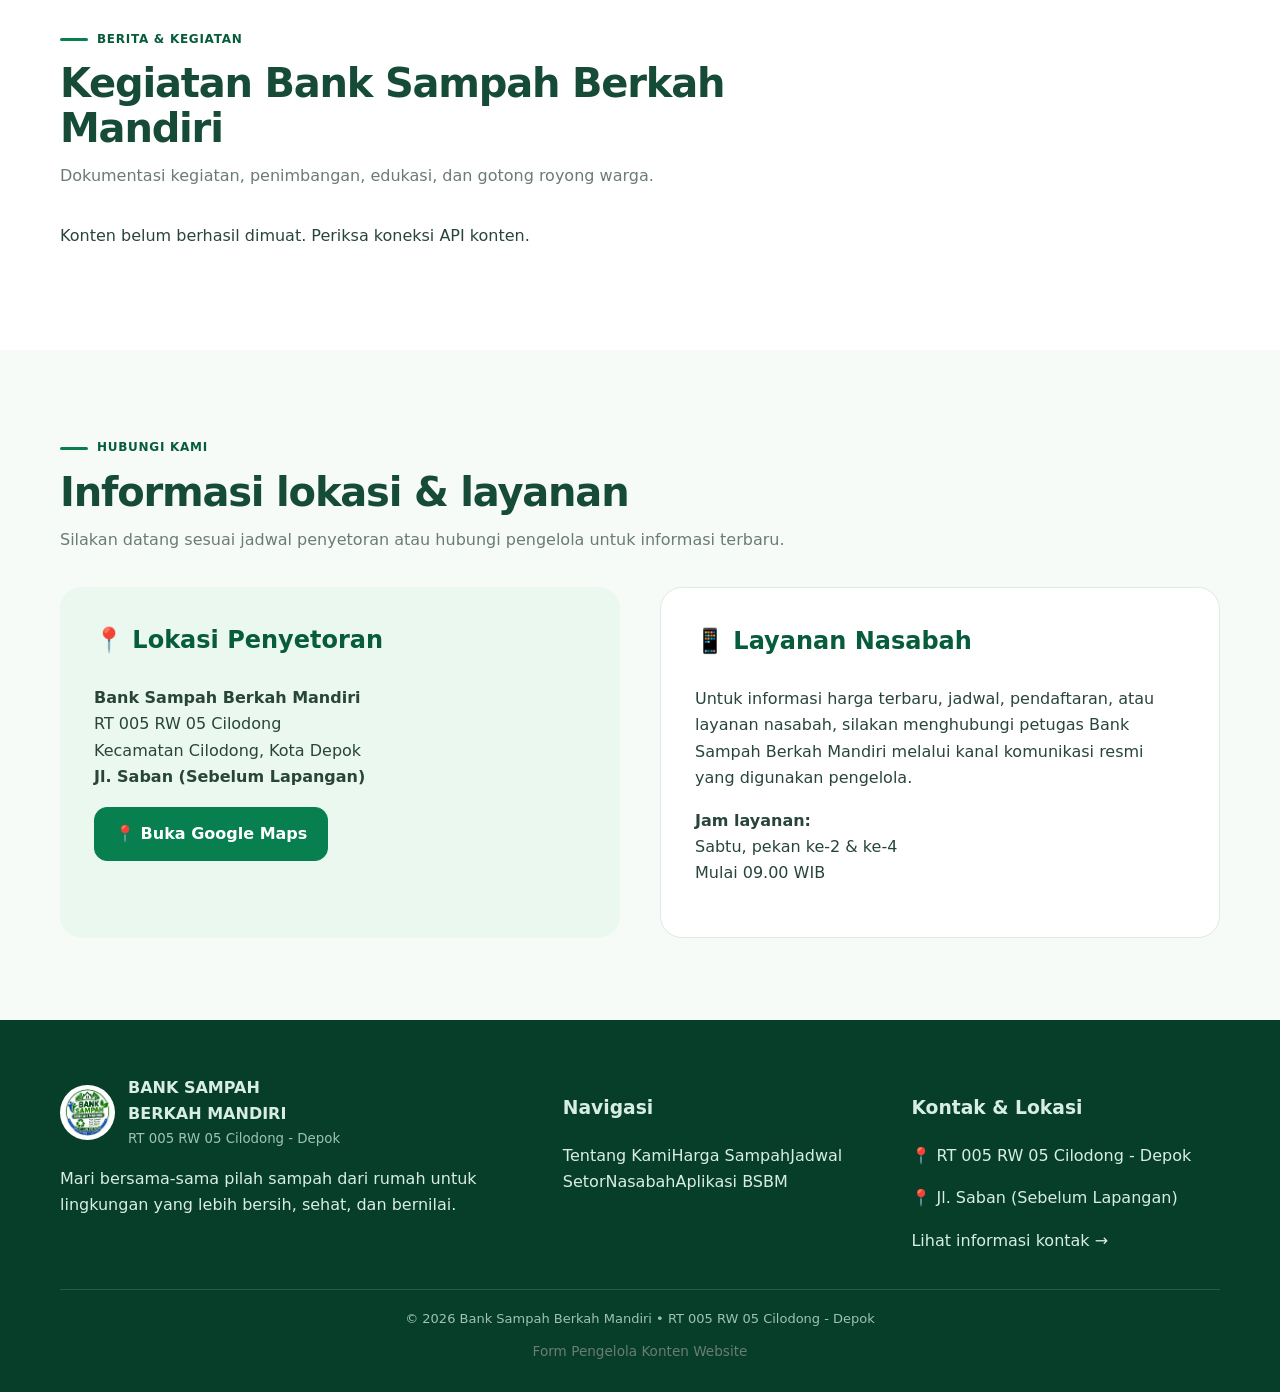
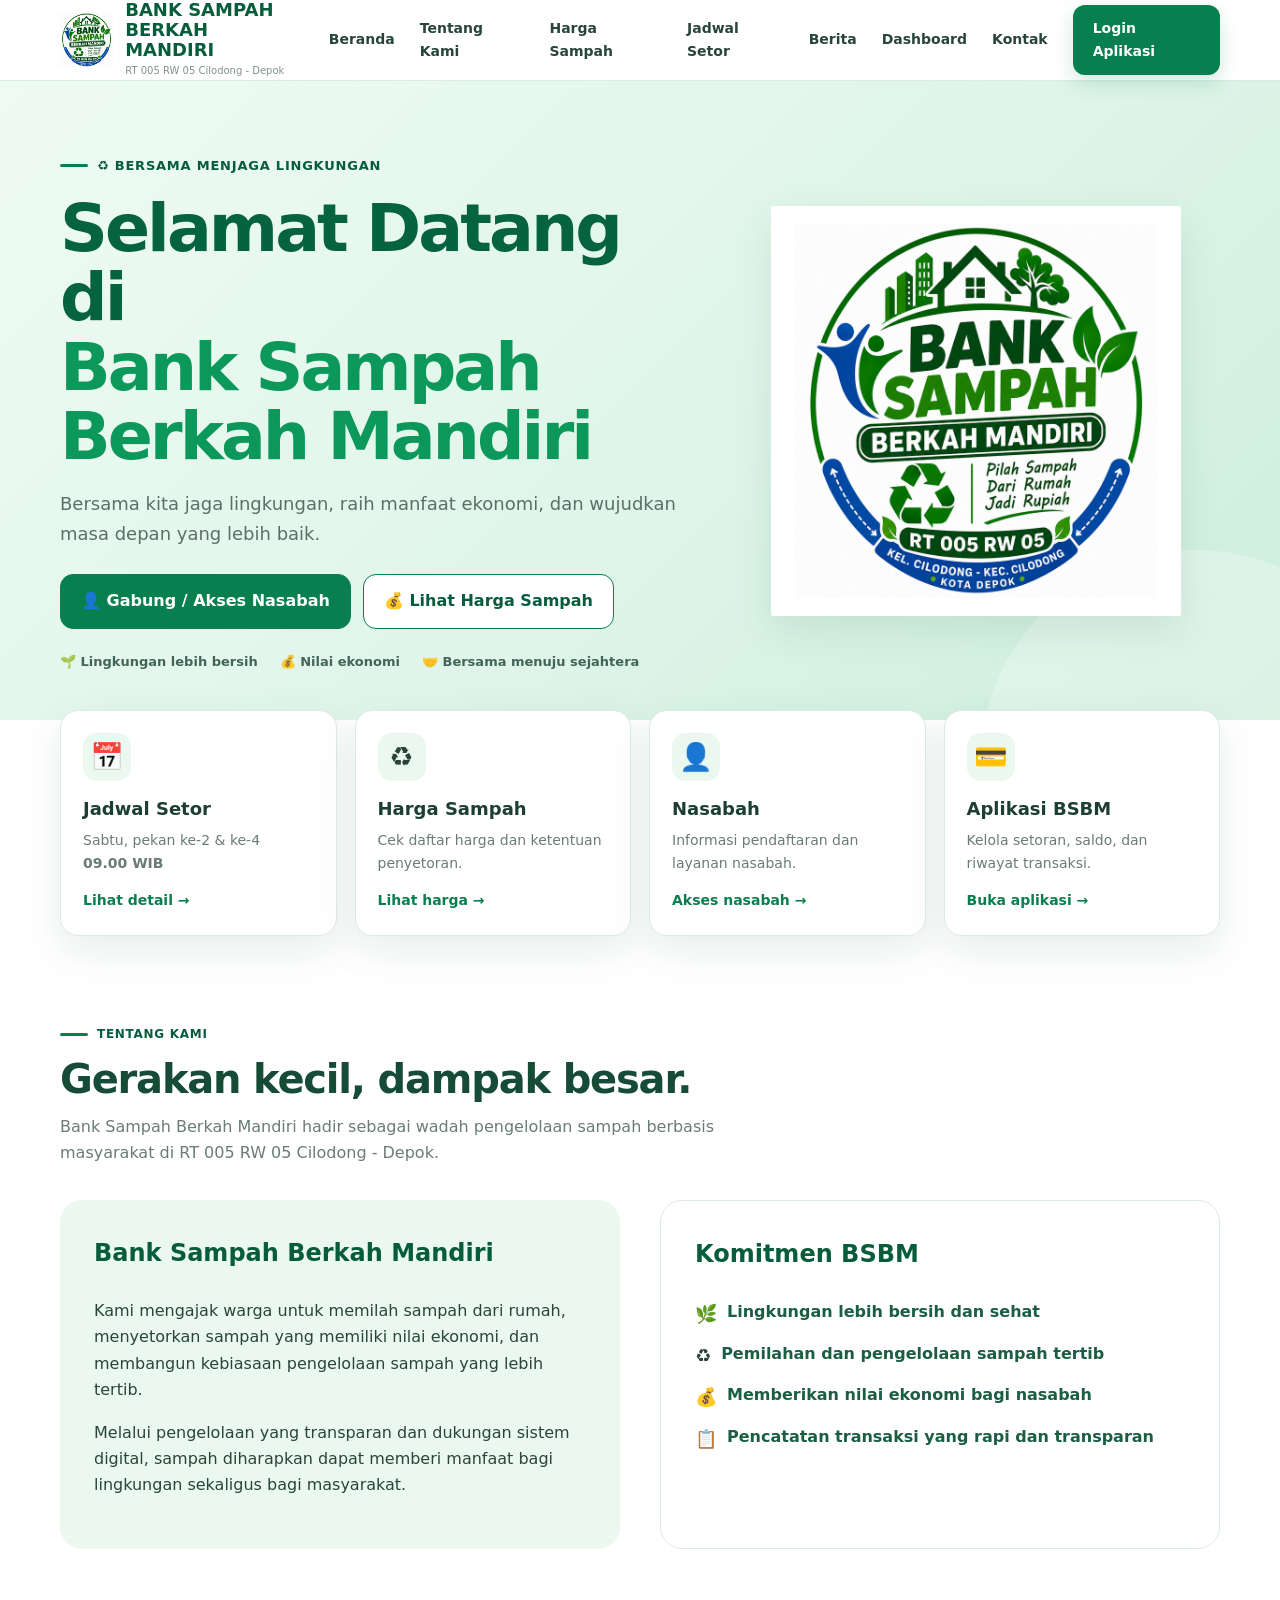
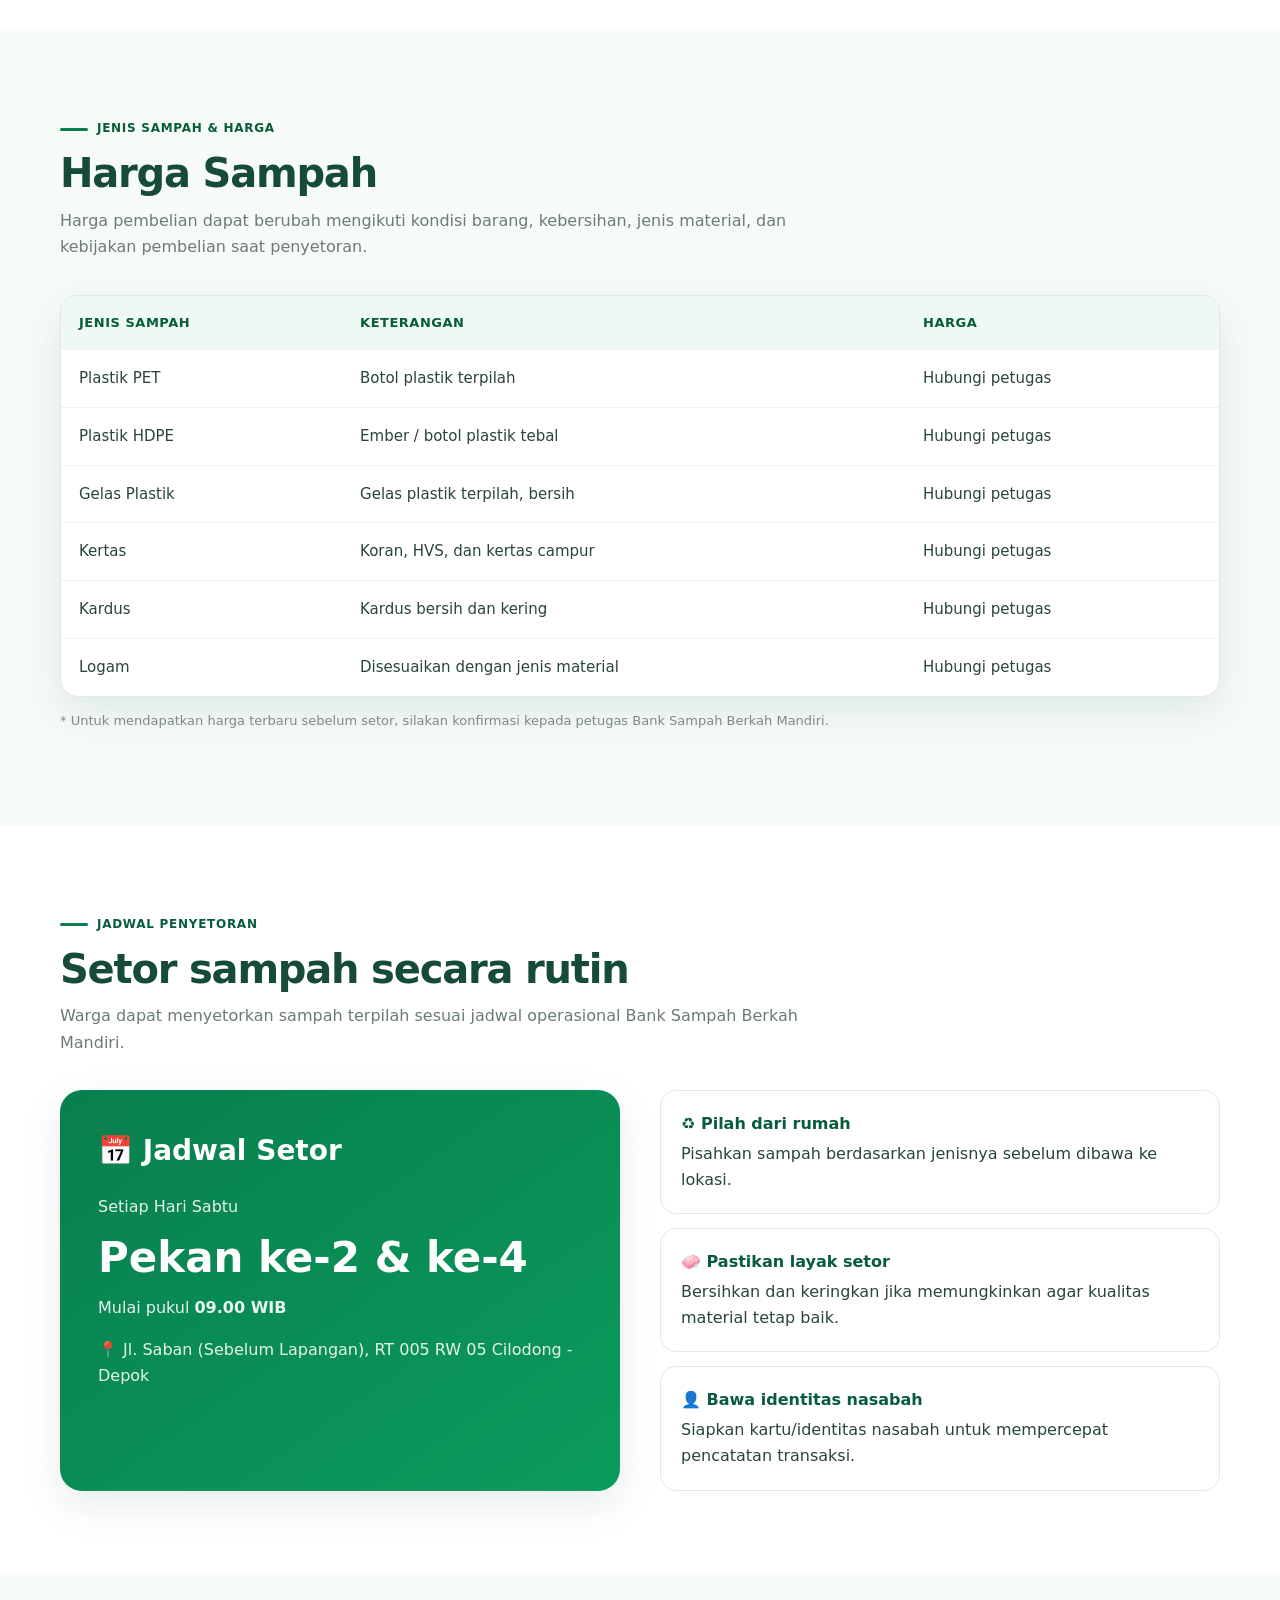
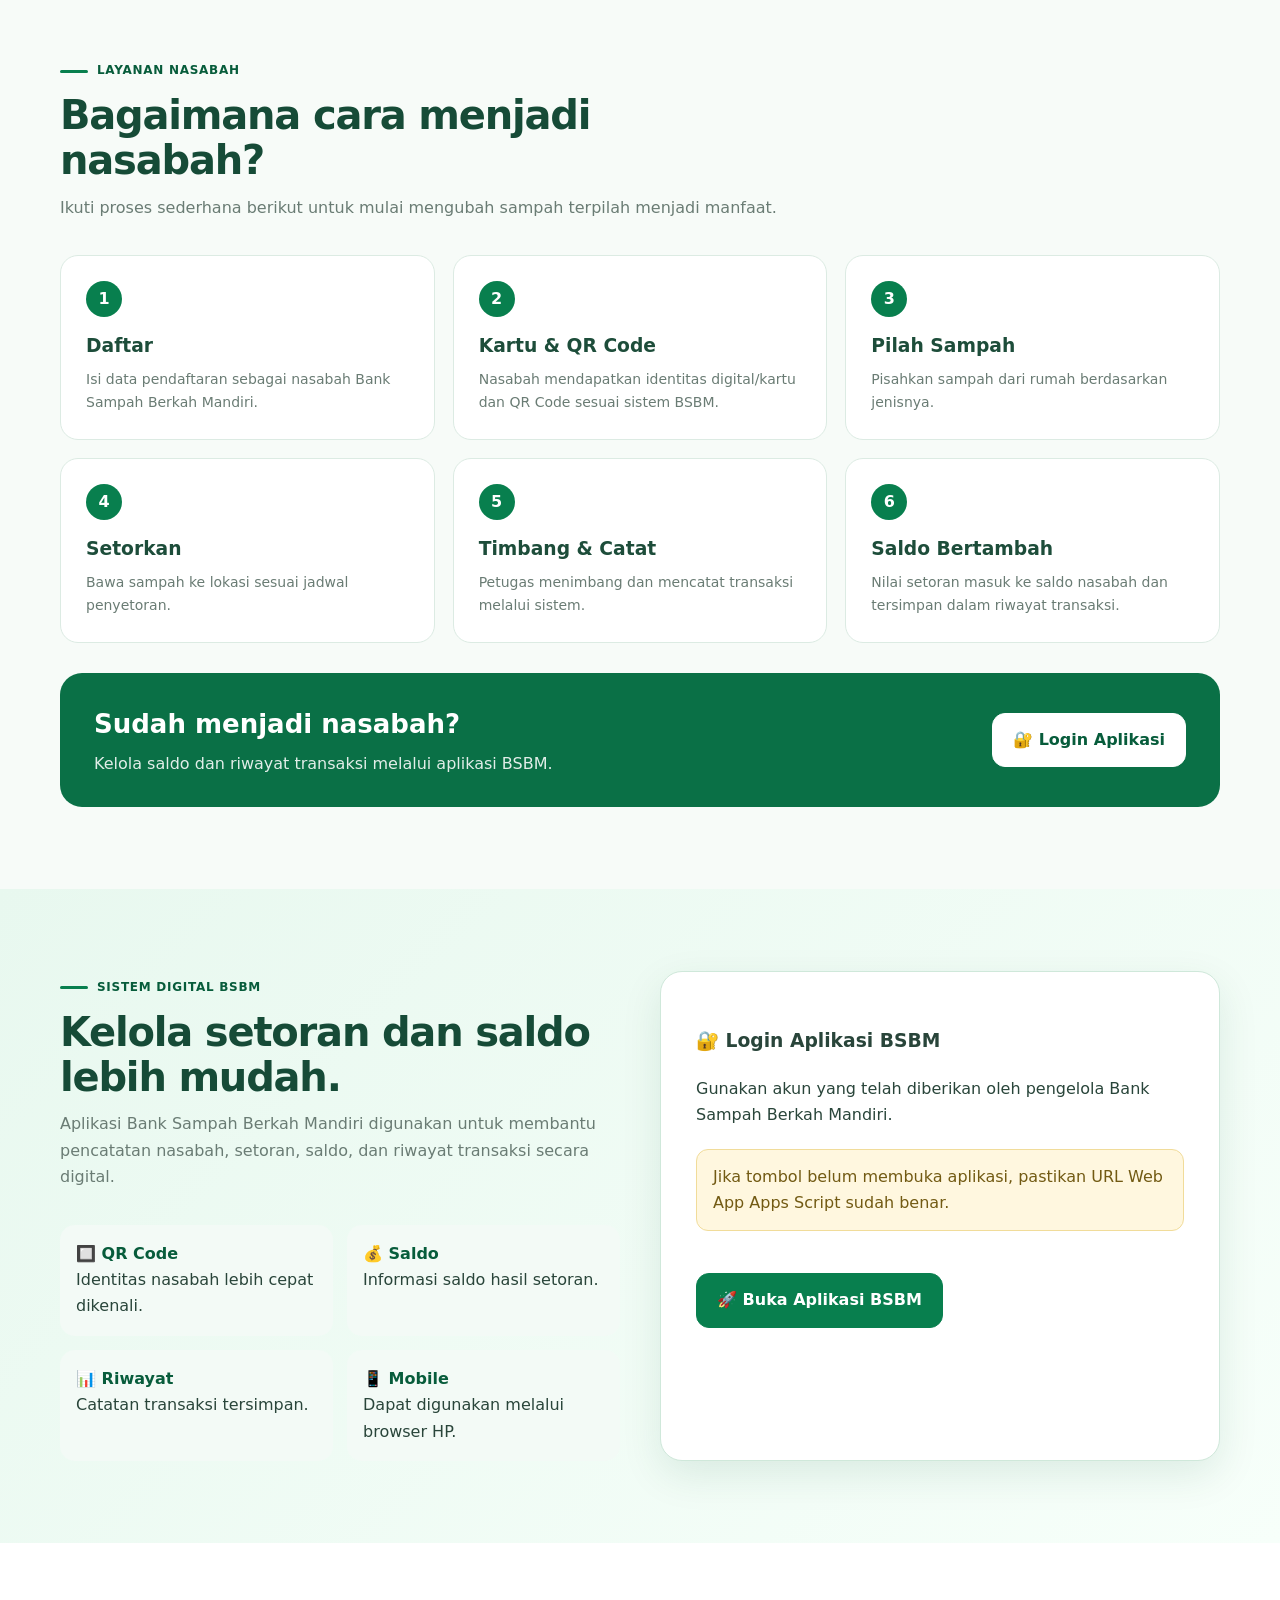
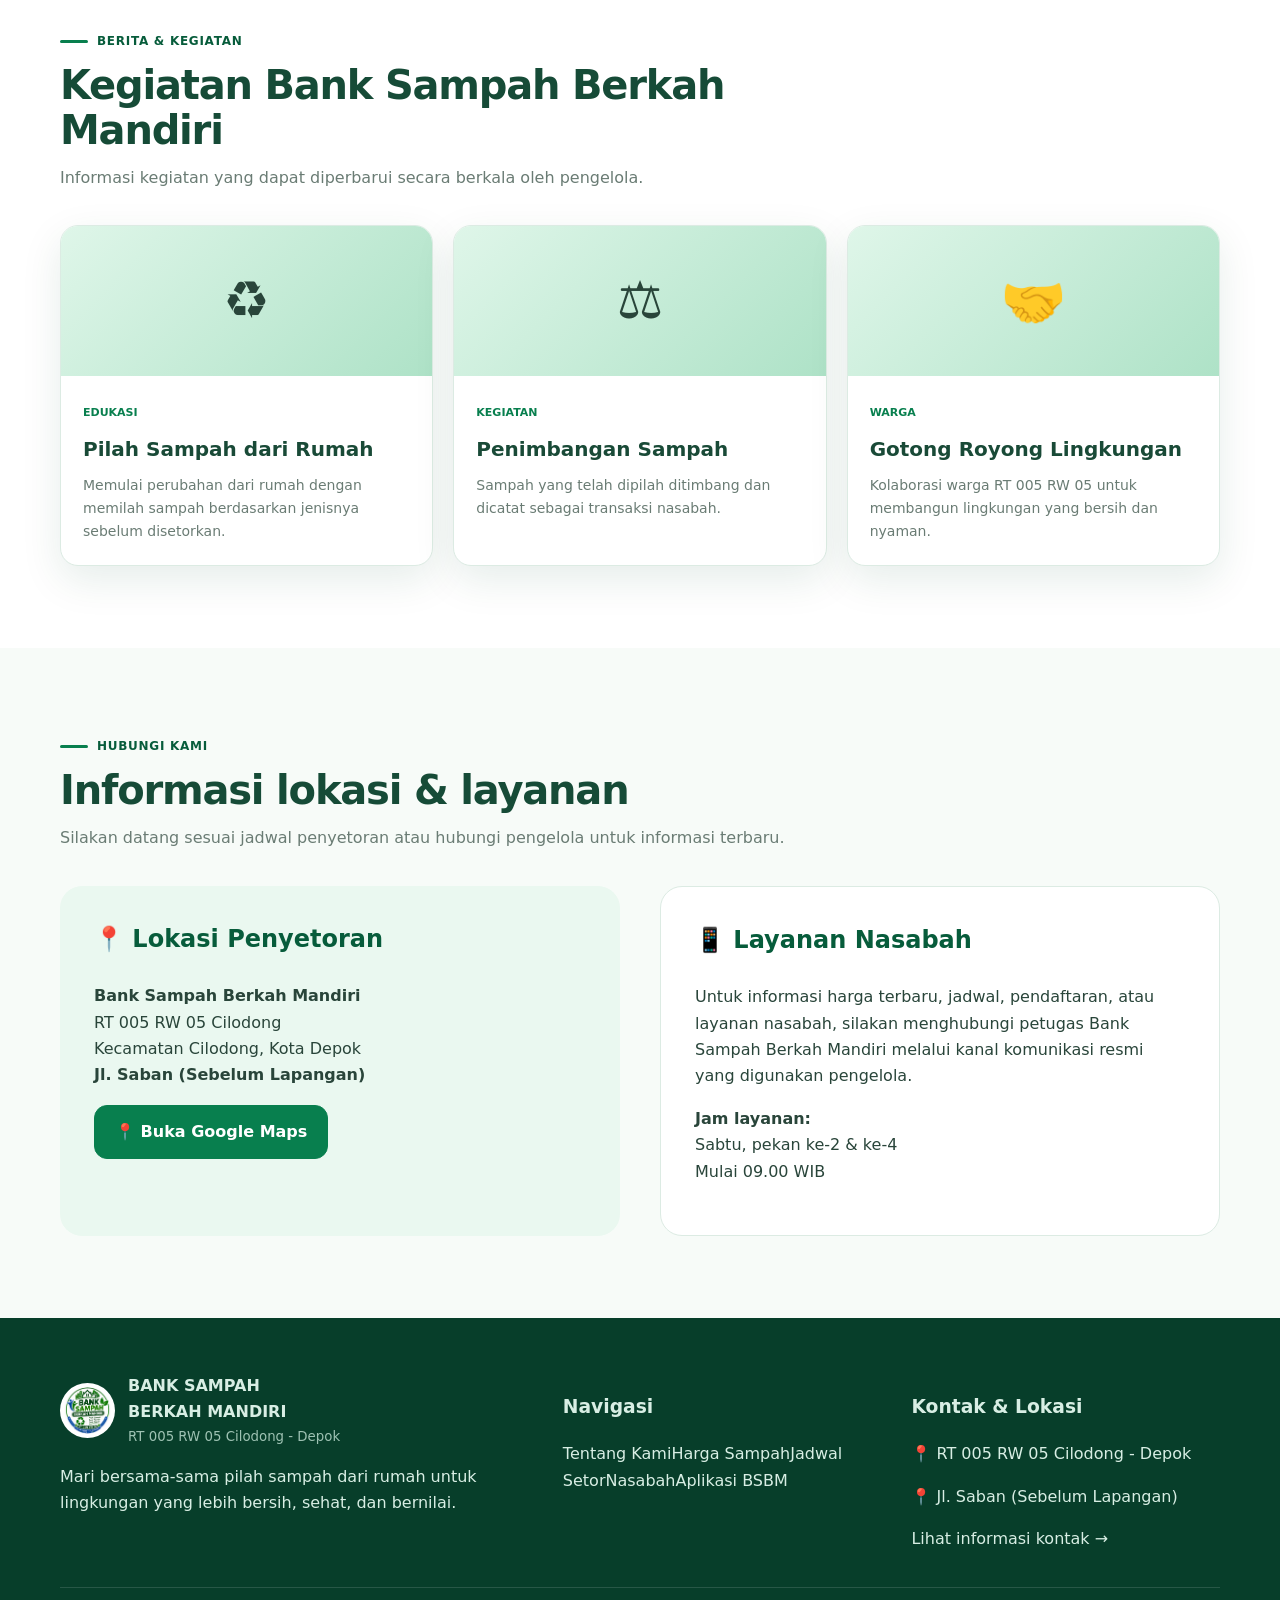
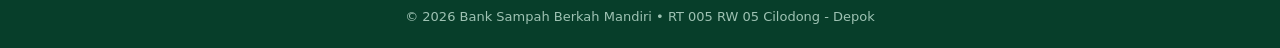
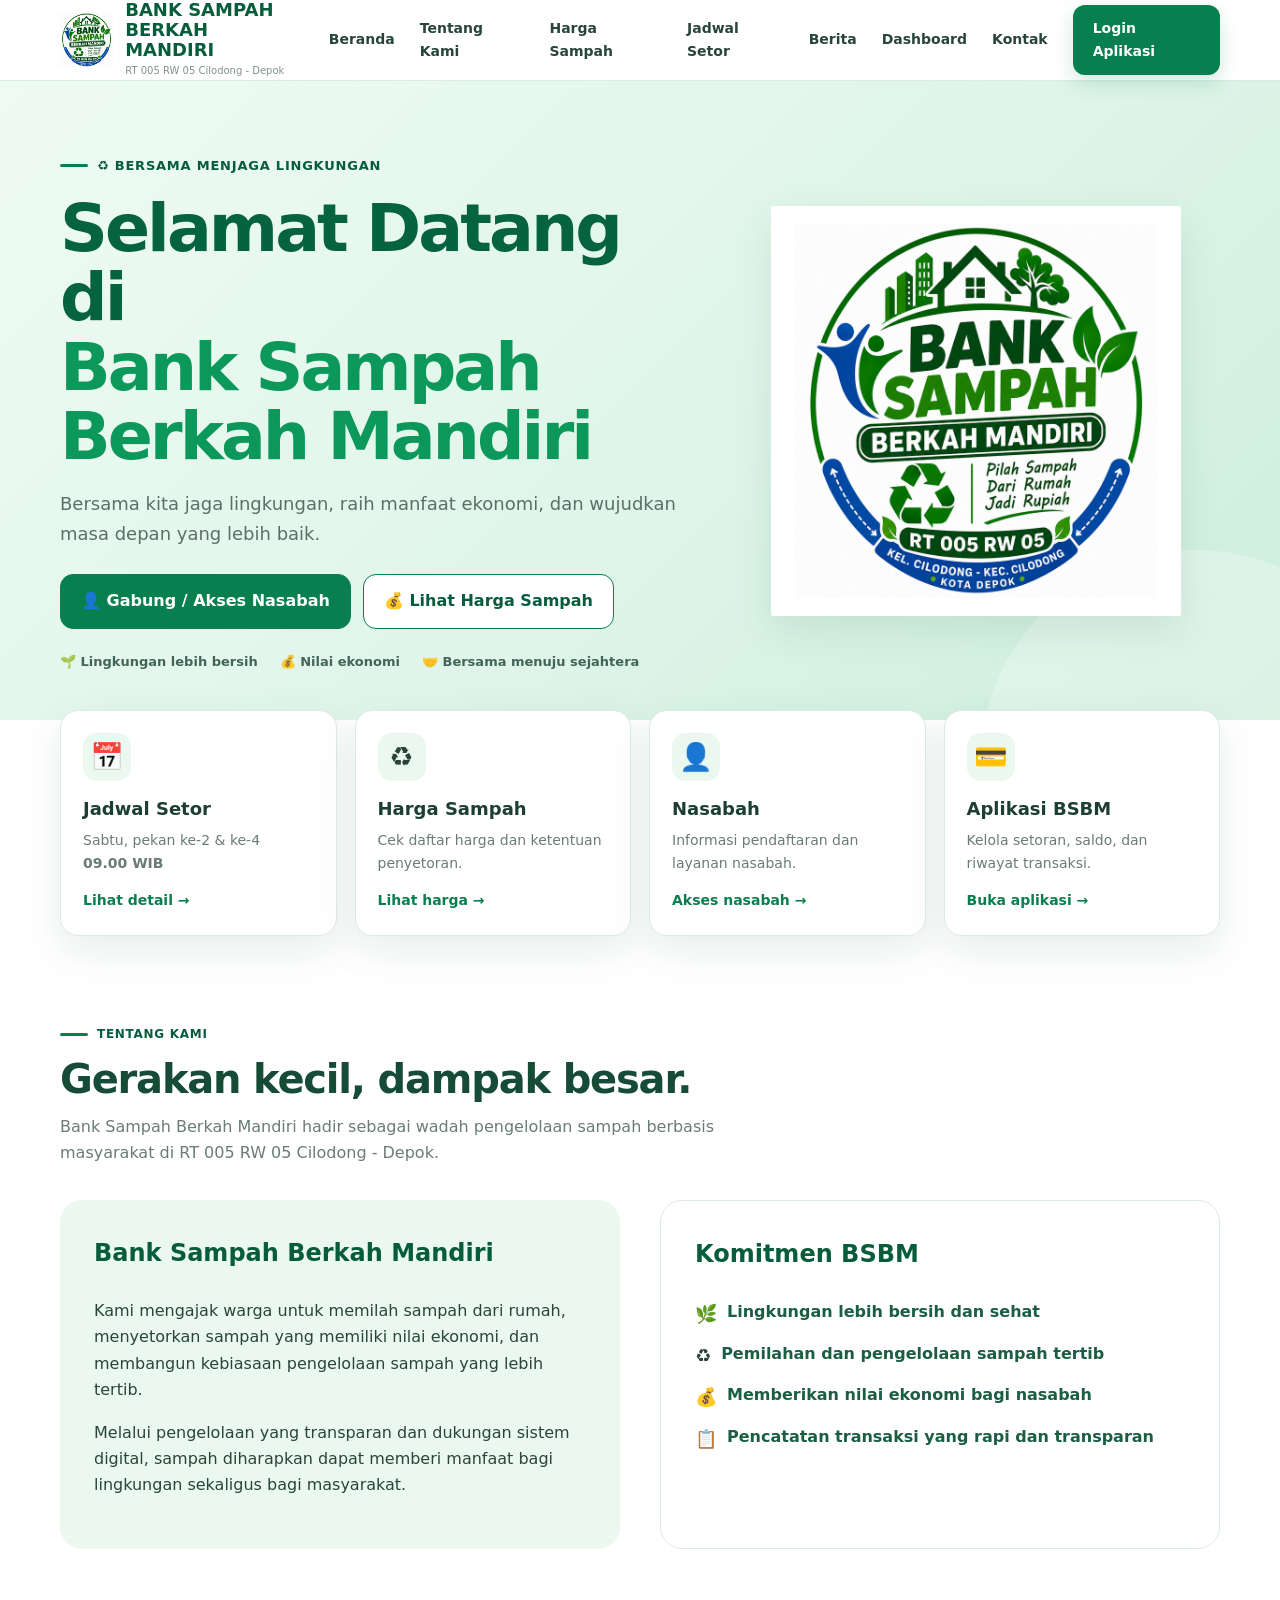
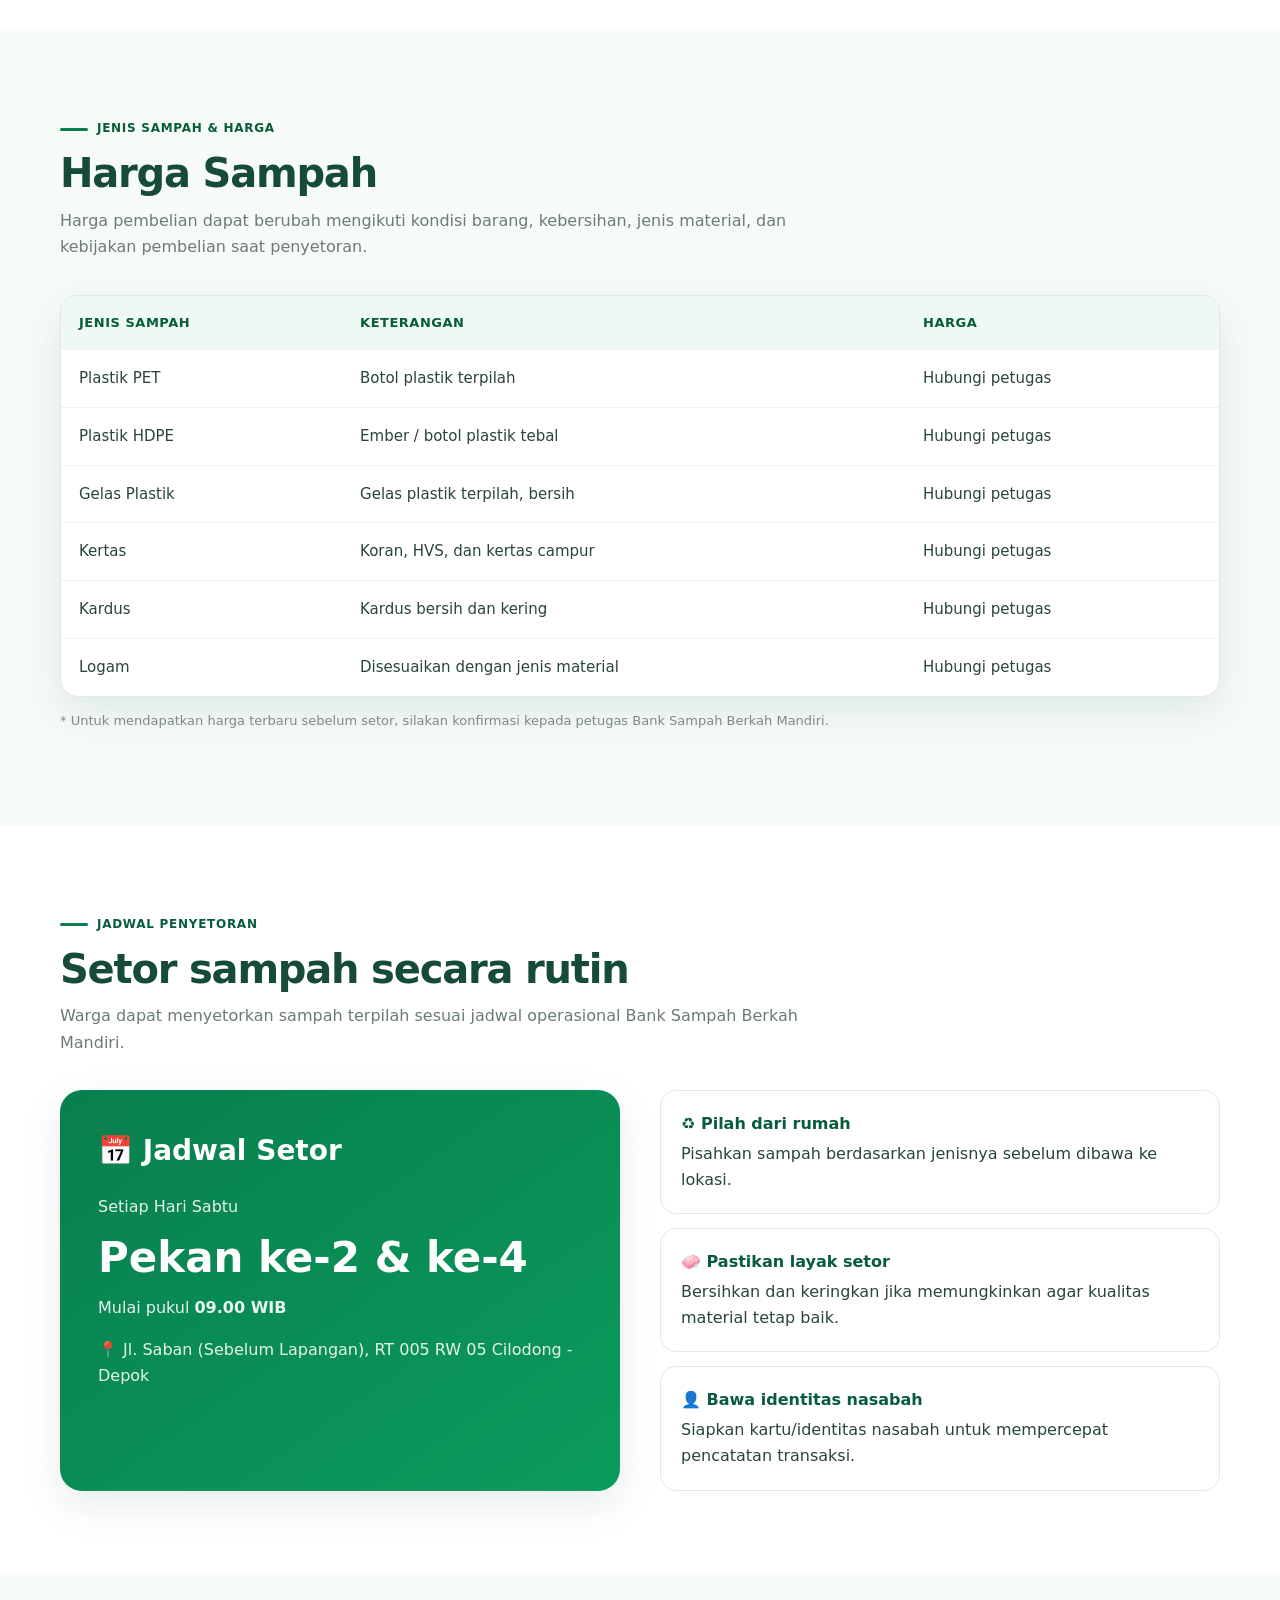
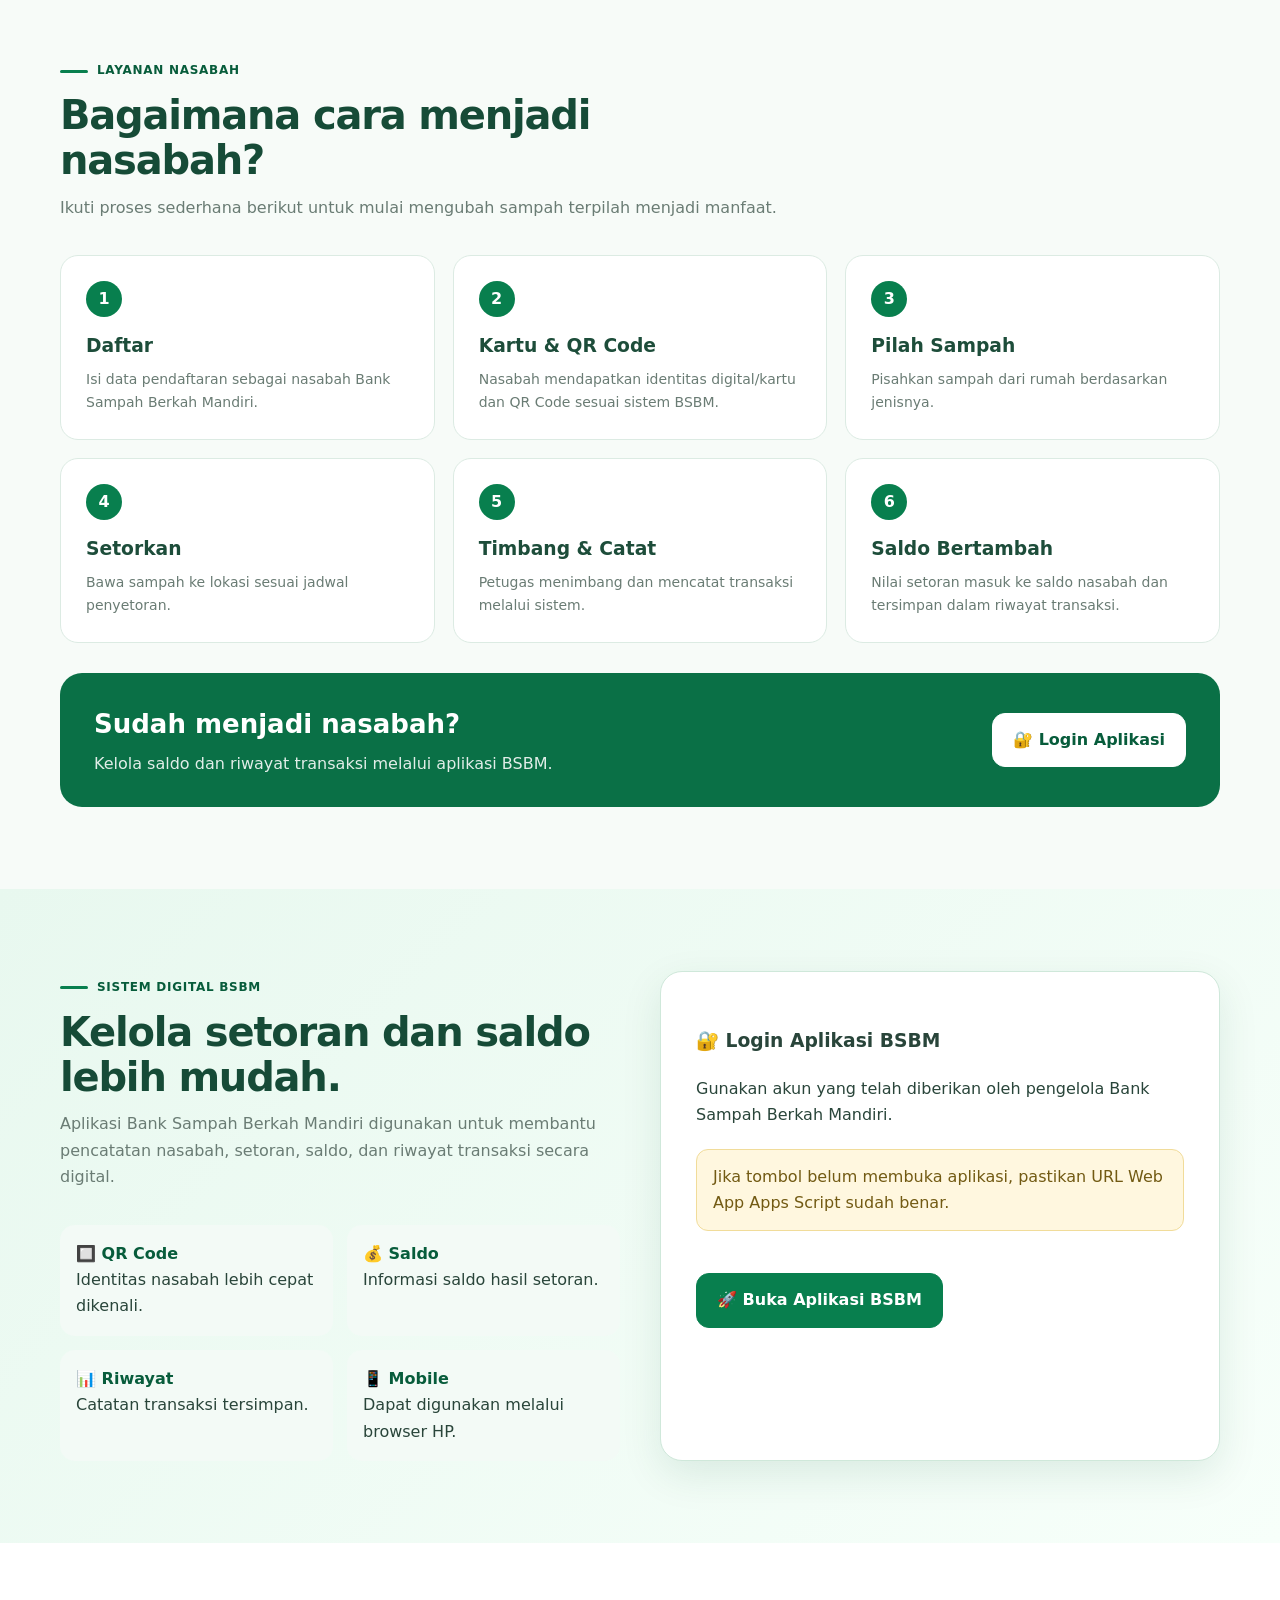
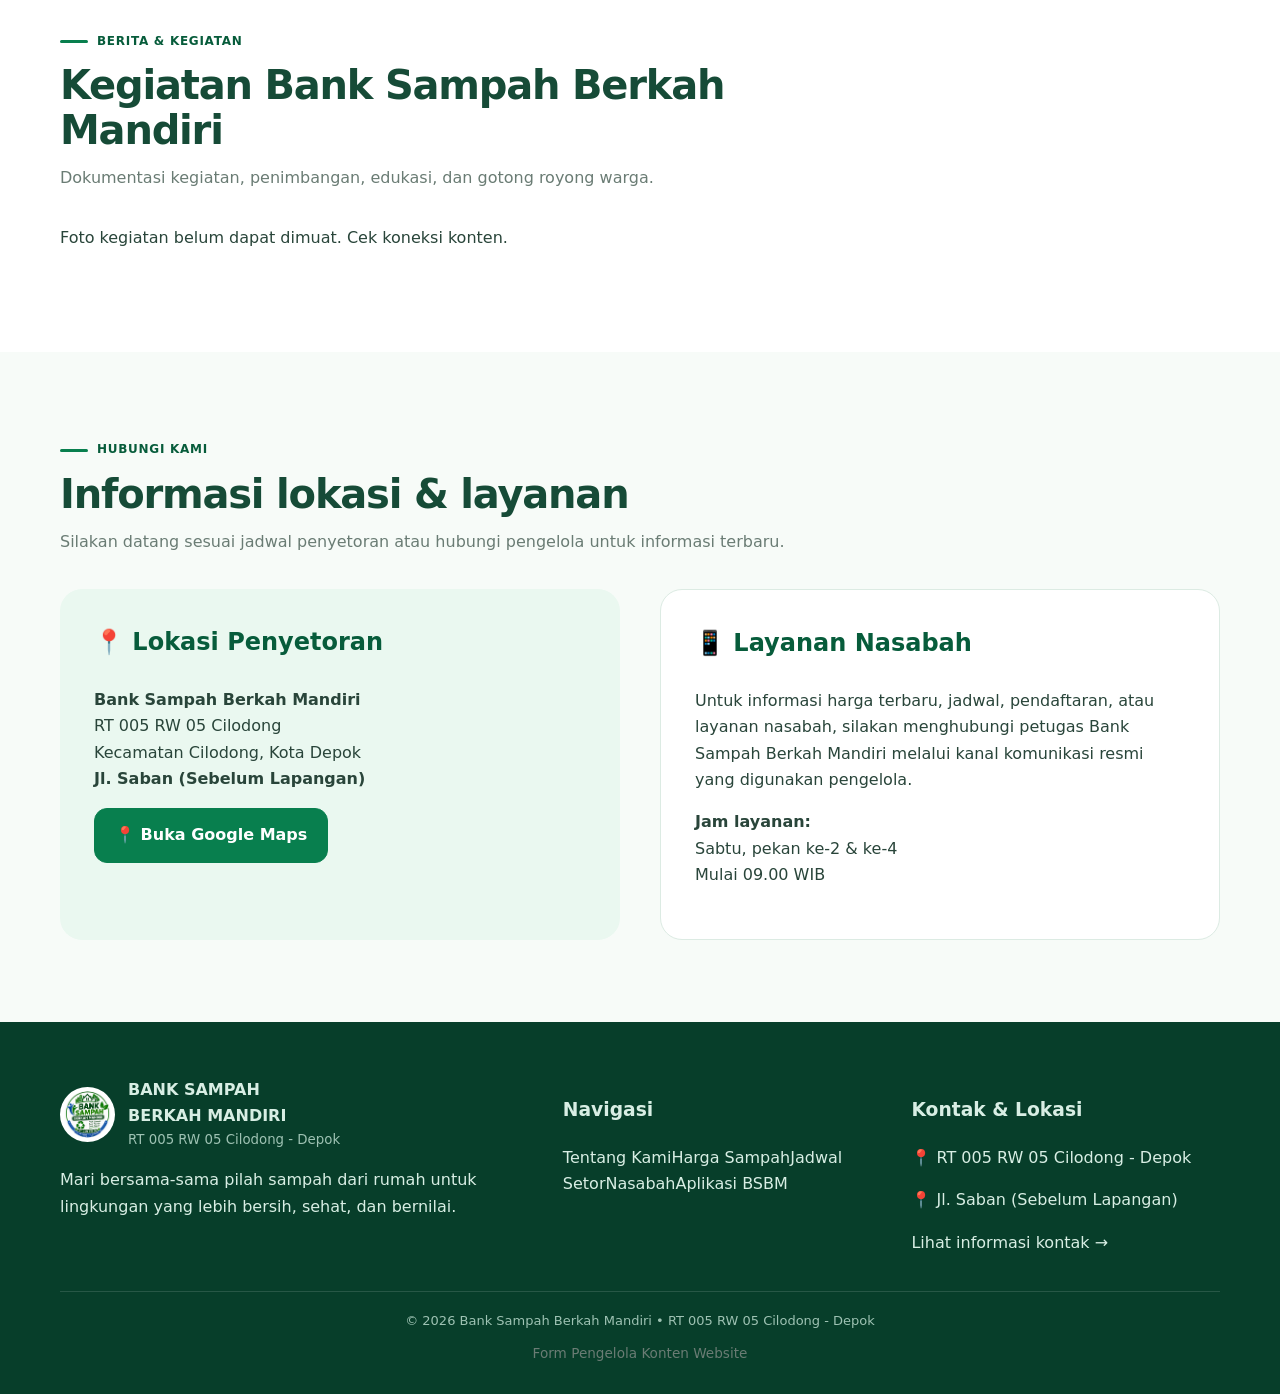
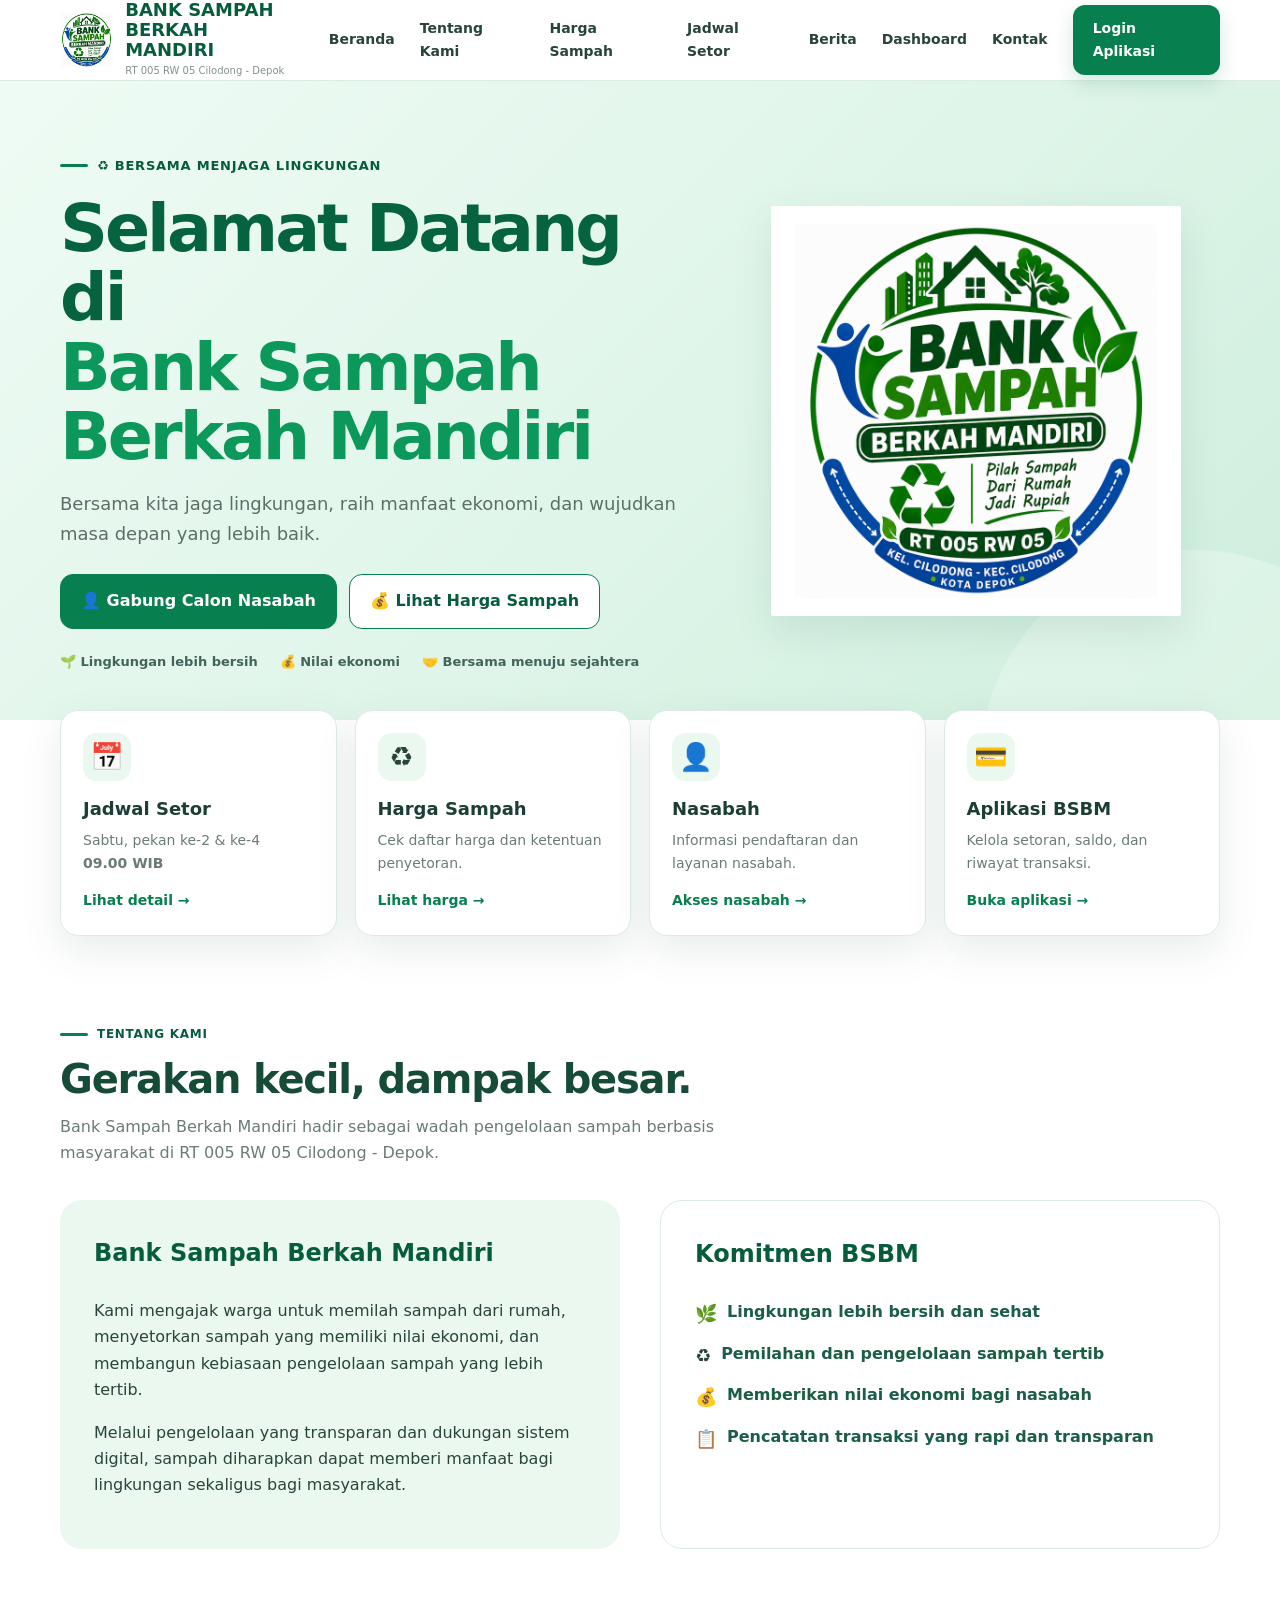
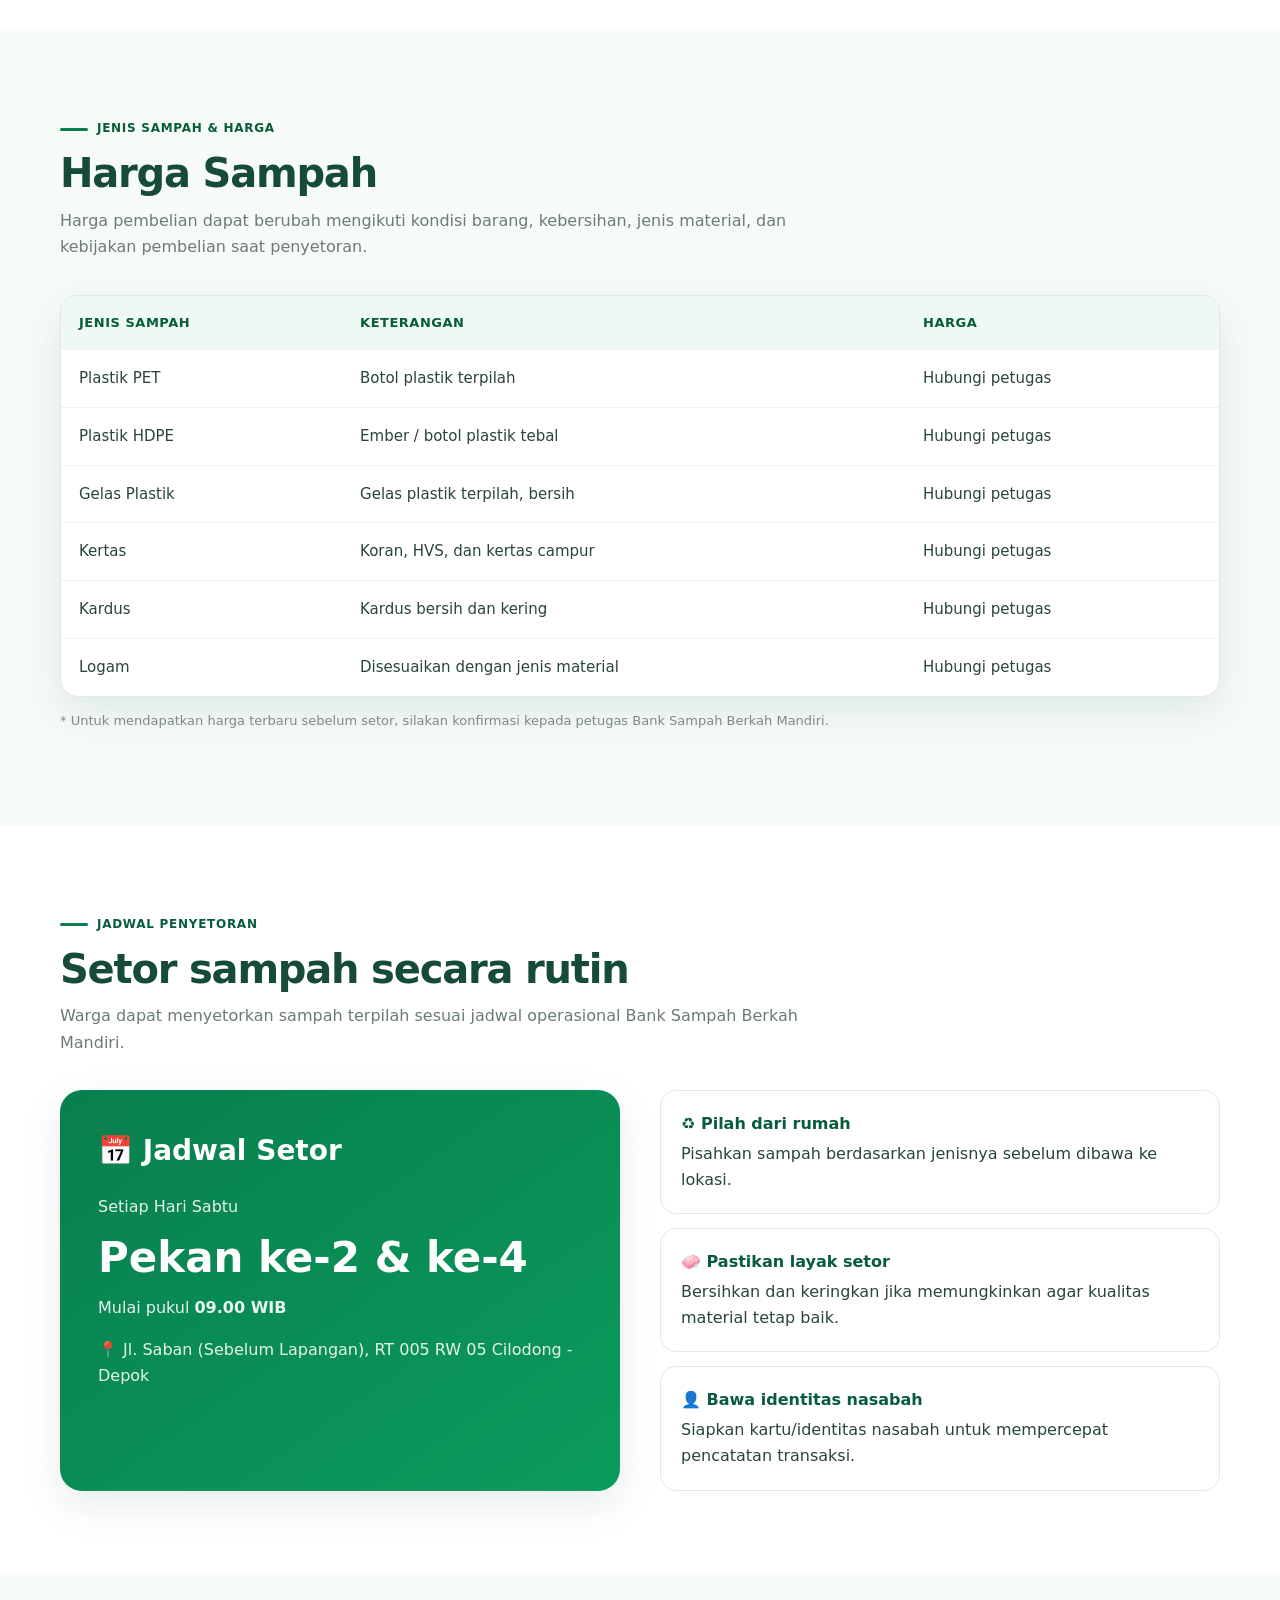
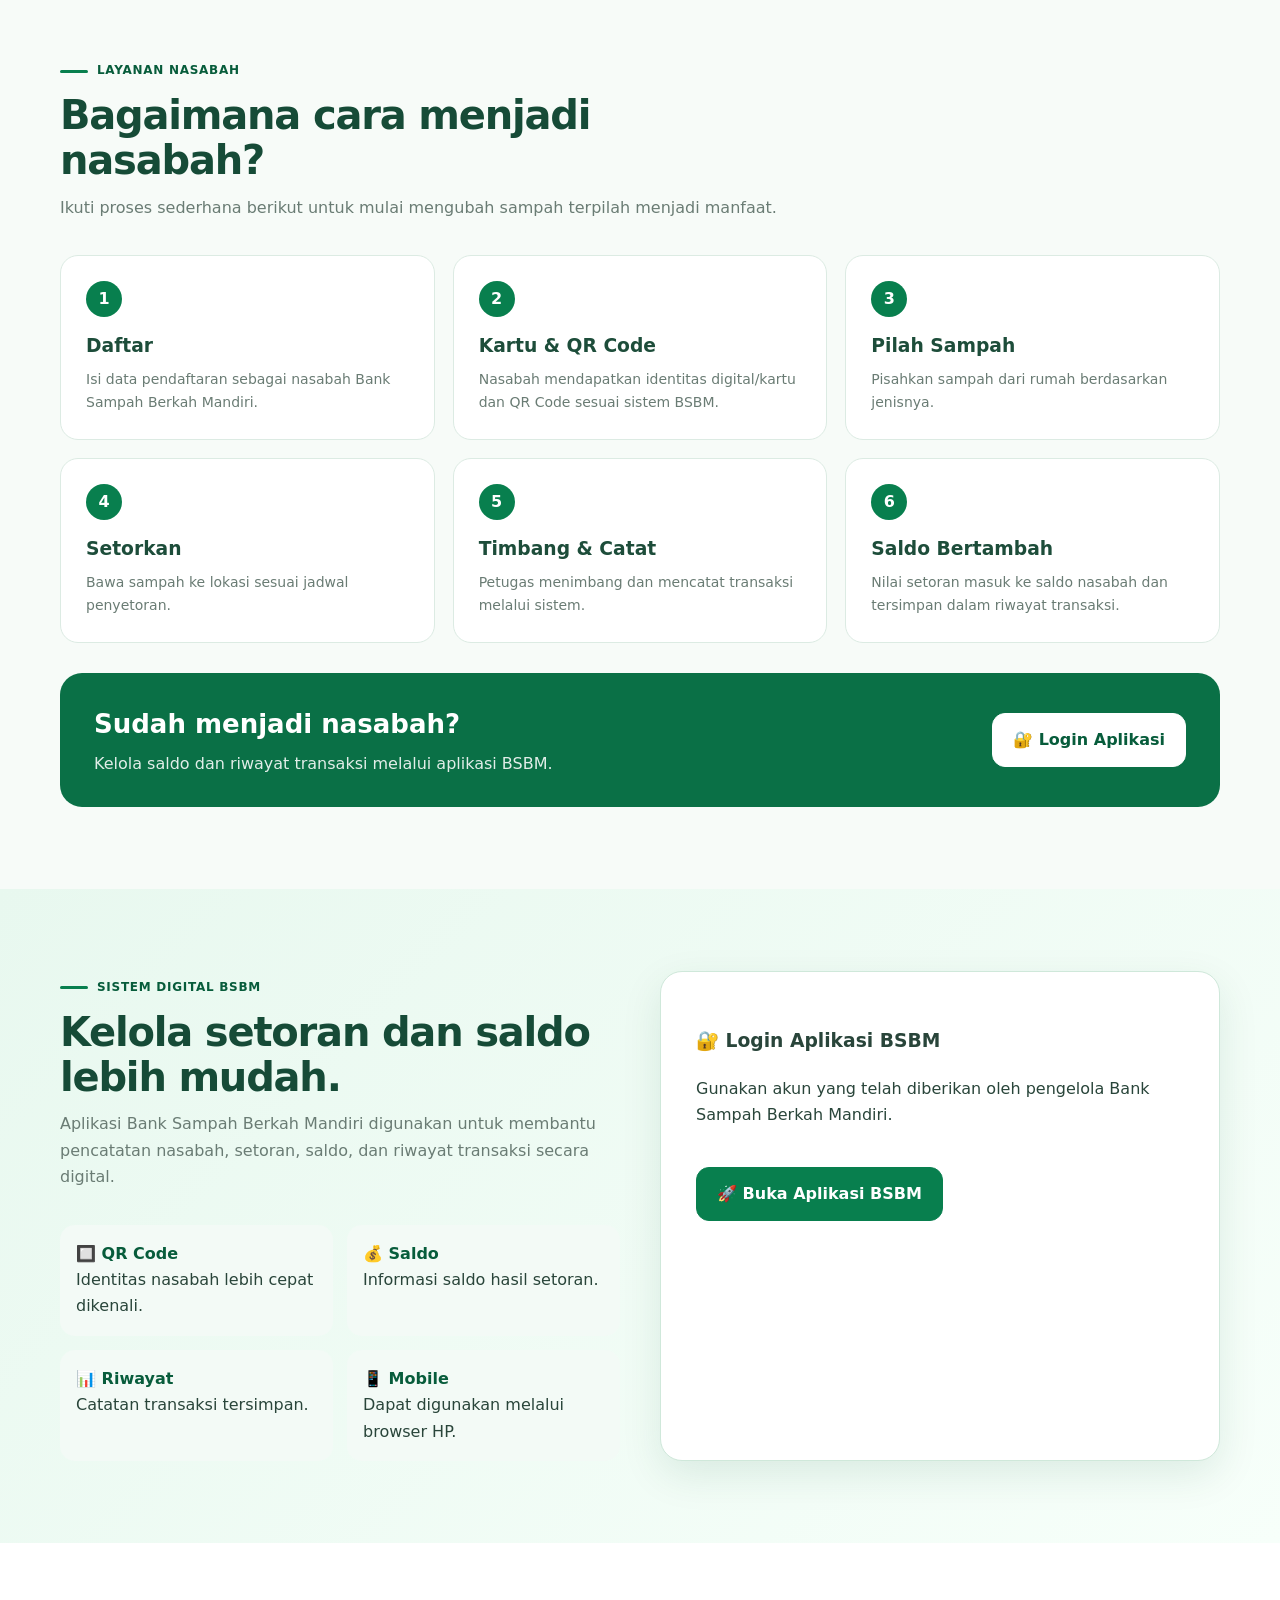
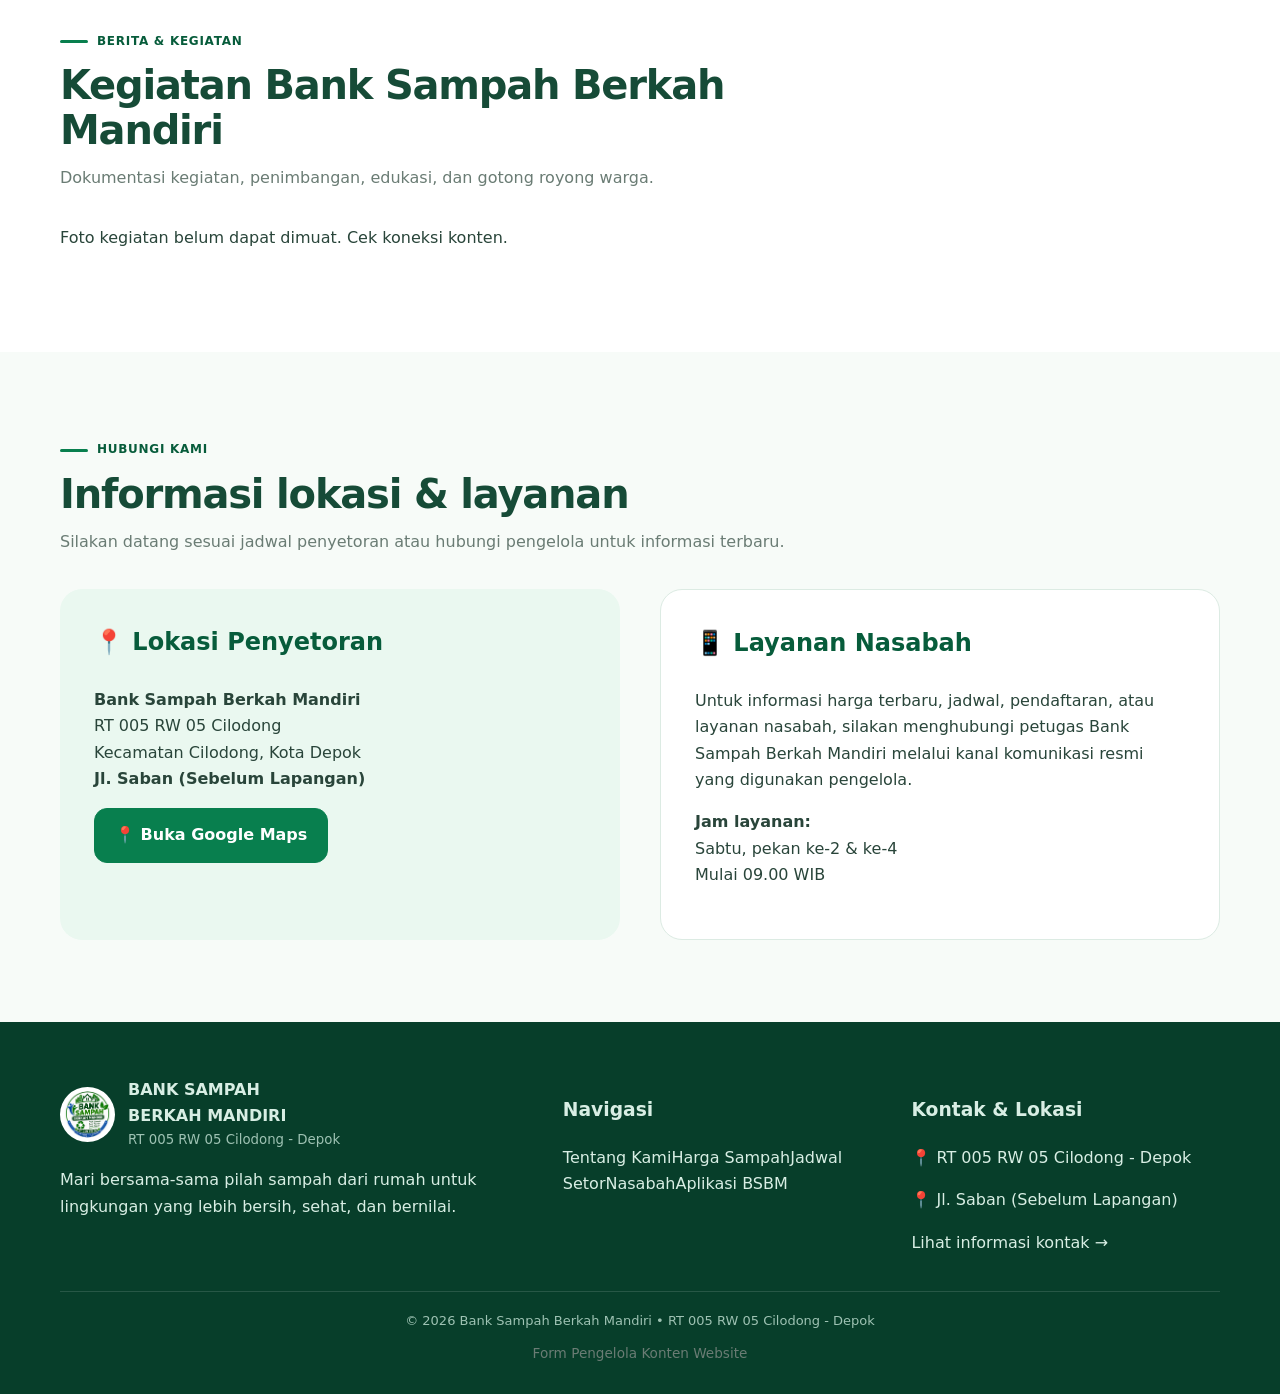
